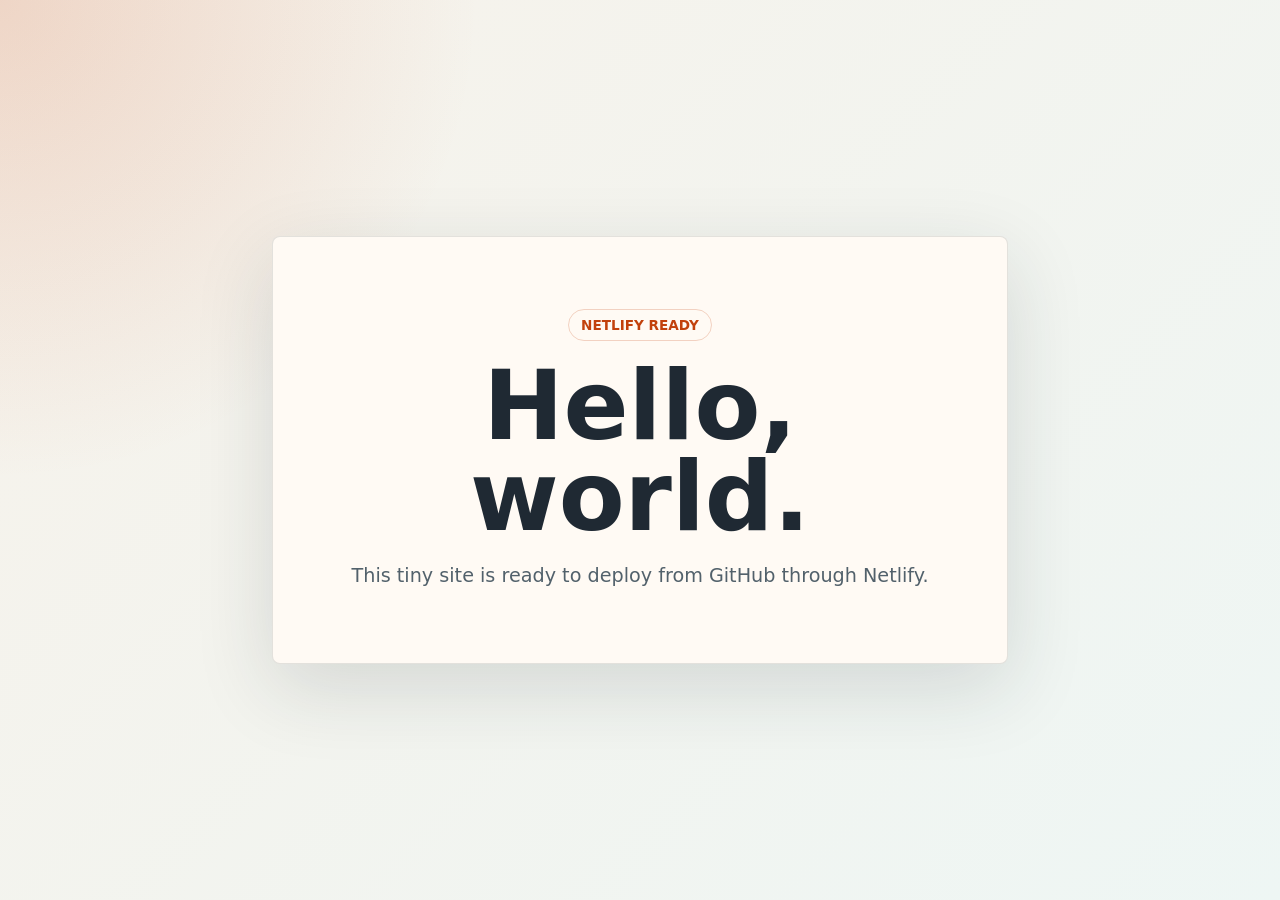
==== index.html @ 7bd904b1 "Hello World Netify Website" ====
<!doctype html>
<html lang="en">
  <head>
    <meta charset="utf-8">
    <meta name="viewport" content="width=device-width, initial-scale=1">
    <meta name="description" content="A simple Hello World site deployed with Netlify.">
    <title>Hello World | Beyond the Burn</title>
    <style>
      :root {
        color-scheme: light;
        --bg: #f7f2ea;
        --ink: #1f2933;
        --accent: #c2410c;
        --panel: #fffaf3;
        --ring: rgba(194, 65, 12, 0.22);
      }

      * {
        box-sizing: border-box;
      }

      body {
        min-height: 100vh;
        margin: 0;
        display: grid;
        place-items: center;
        background:
          radial-gradient(circle at top left, rgba(194, 65, 12, 0.16), transparent 30rem),
          linear-gradient(135deg, var(--bg), #eef6f4);
        color: var(--ink);
        font-family: ui-sans-serif, system-ui, -apple-system, BlinkMacSystemFont, "Segoe UI", sans-serif;
      }

      main {
        width: min(92vw, 46rem);
        padding: clamp(2rem, 6vw, 4.5rem);
        border: 1px solid rgba(31, 41, 51, 0.12);
        border-radius: 8px;
        background: color-mix(in srgb, var(--panel) 92%, white);
        box-shadow: 0 24px 80px rgba(31, 41, 51, 0.14);
        text-align: center;
      }

      p {
        margin: 0;
        color: #52616b;
        font-size: clamp(1rem, 2vw, 1.2rem);
        line-height: 1.65;
      }

      h1 {
        margin: 0 0 1rem;
        font-size: clamp(2.5rem, 10vw, 6rem);
        line-height: 0.95;
        letter-spacing: 0;
      }

      .badge {
        display: inline-flex;
        align-items: center;
        gap: 0.5rem;
        margin-bottom: 1.25rem;
        padding: 0.45rem 0.75rem;
        border: 1px solid var(--ring);
        border-radius: 999px;
        color: var(--accent);
        font-size: 0.85rem;
        font-weight: 700;
        text-transform: uppercase;
      }
    </style>
  </head>
  <body>
    <main>
      <div class="badge">Netlify ready</div>
      <h1>Hello, world.</h1>
      <p>
        This tiny site is ready to deploy from GitHub through Netlify.
      </p>
    </main>
  </body>
</html>
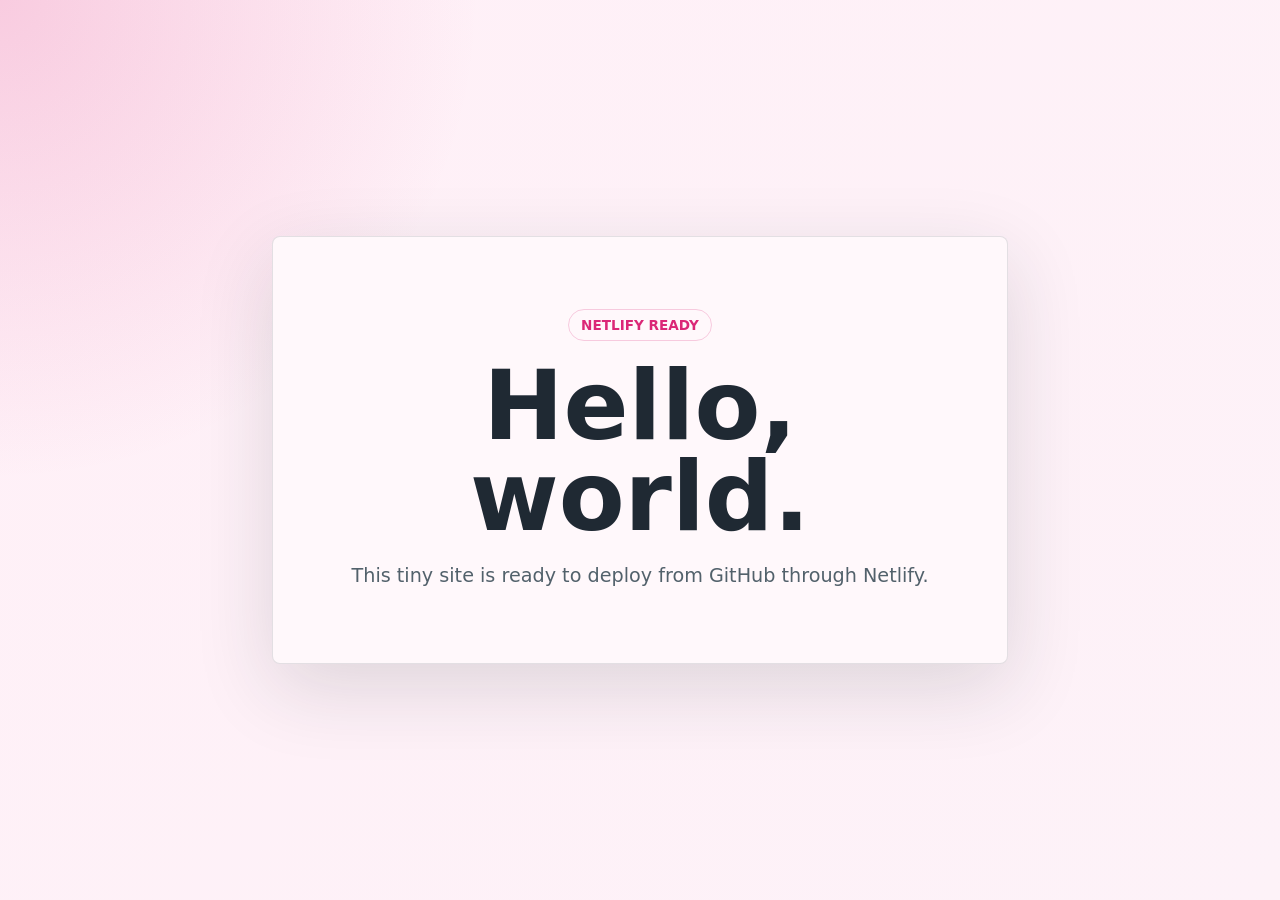
==== commit a11d5f92: "change the background to pink" ====
--- a/index.html
+++ b/index.html
@@ -8,11 +8,11 @@
     <style>
       :root {
         color-scheme: light;
-        --bg: #f7f2ea;
+        --bg: #fff0f7;
         --ink: #1f2933;
-        --accent: #c2410c;
-        --panel: #fffaf3;
-        --ring: rgba(194, 65, 12, 0.22);
+        --accent: #db2777;
+        --panel: #fff7fb;
+        --ring: rgba(219, 39, 119, 0.22);
       }
 
       * {
@@ -25,8 +25,8 @@
         display: grid;
         place-items: center;
         background:
-          radial-gradient(circle at top left, rgba(194, 65, 12, 0.16), transparent 30rem),
-          linear-gradient(135deg, var(--bg), #eef6f4);
+          radial-gradient(circle at top left, rgba(219, 39, 119, 0.18), transparent 30rem),
+          linear-gradient(135deg, var(--bg), #fdf2f8);
         color: var(--ink);
         font-family: ui-sans-serif, system-ui, -apple-system, BlinkMacSystemFont, "Segoe UI", sans-serif;
       }
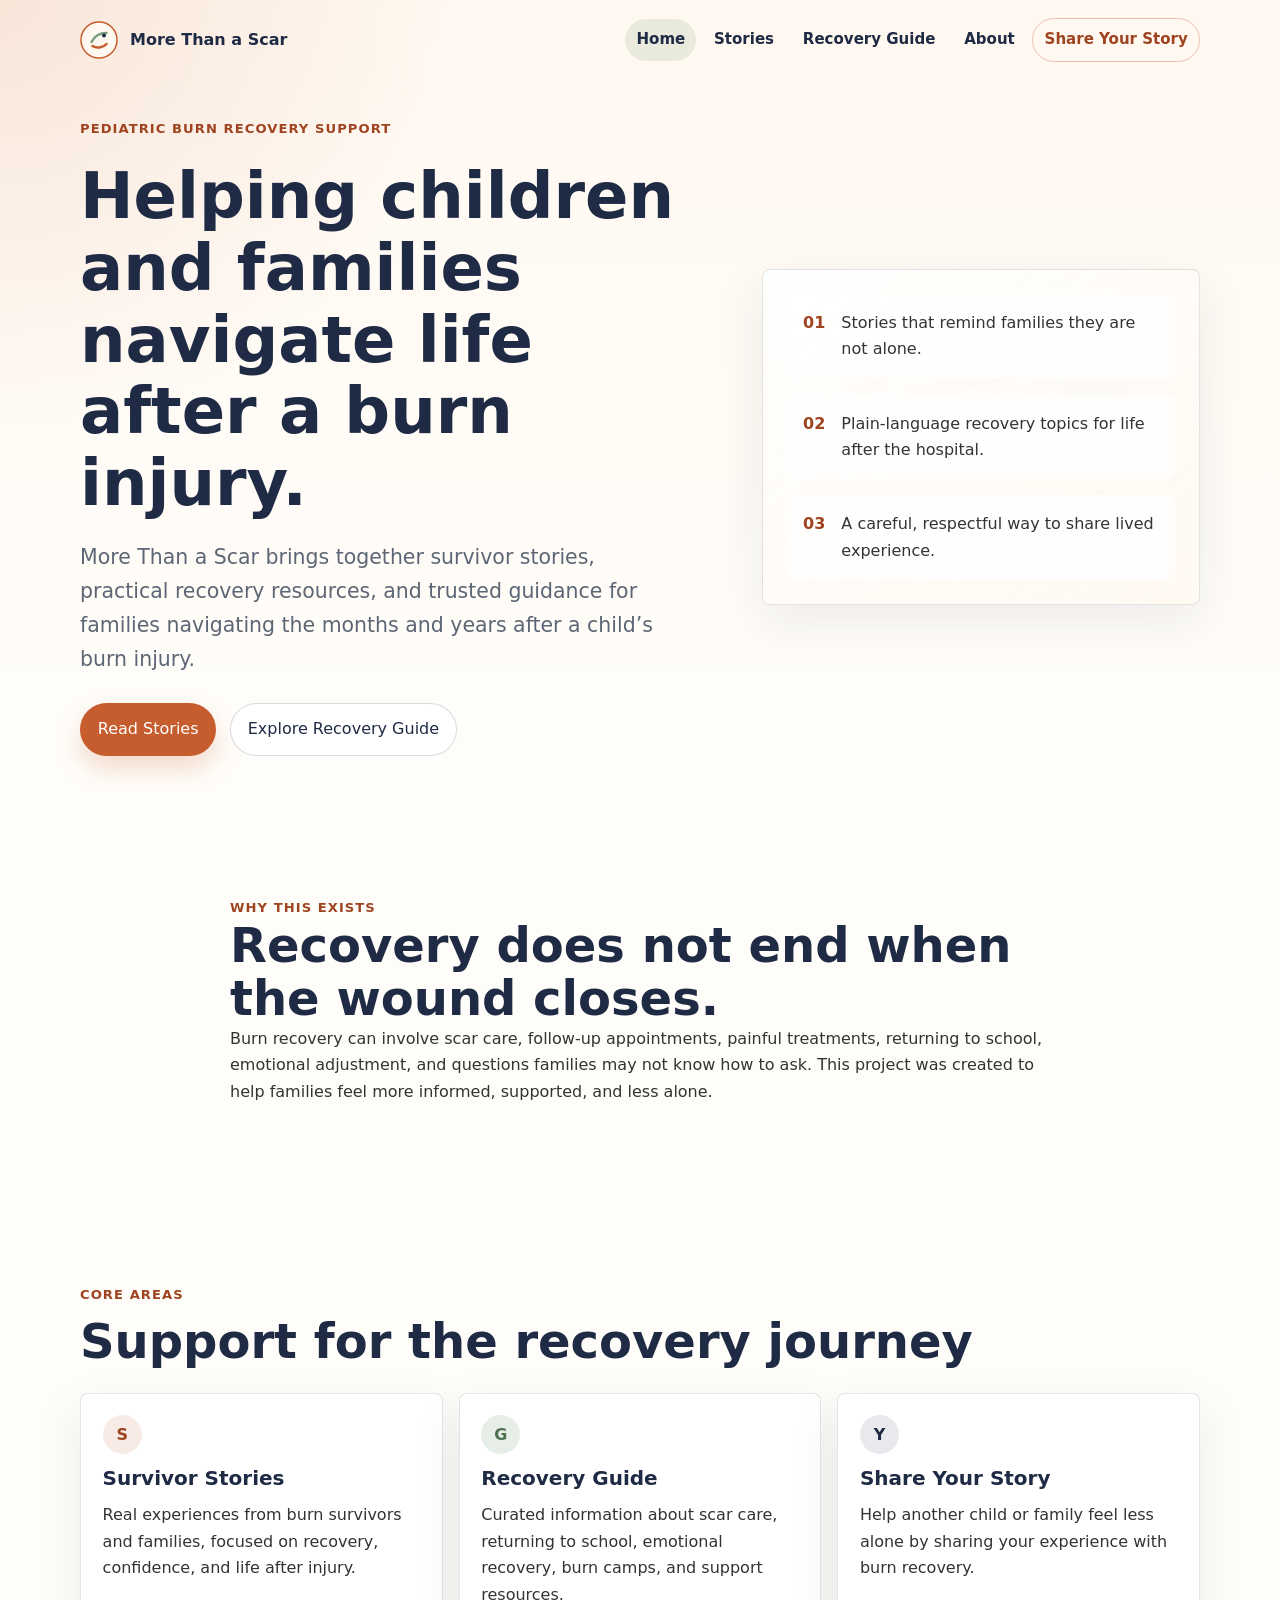
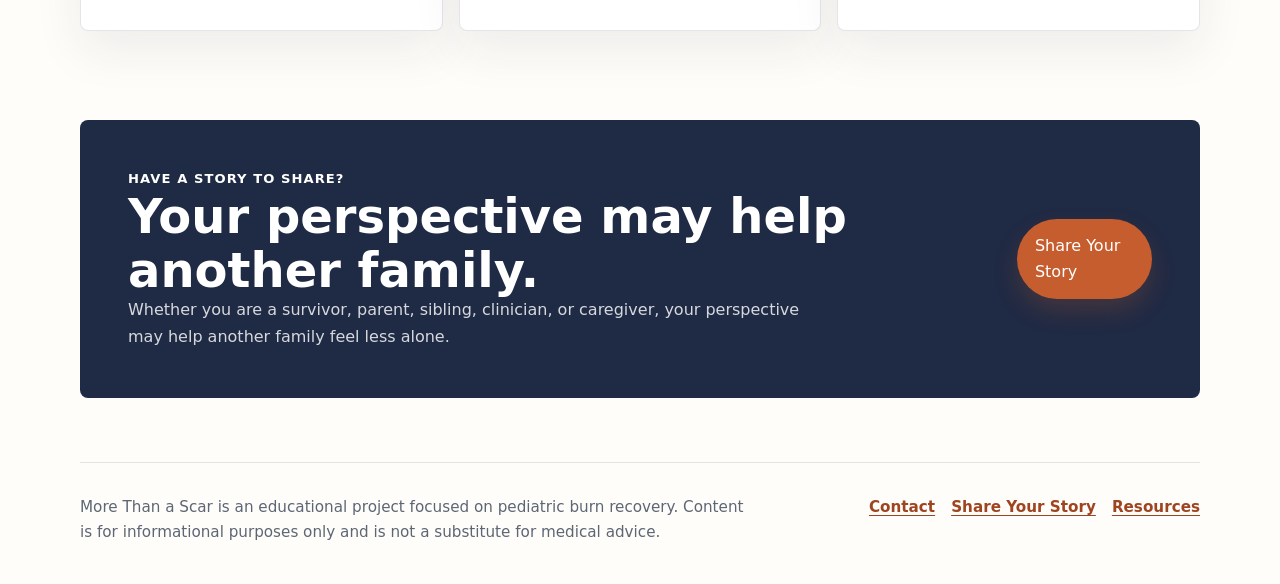
==== commit b8a5dcd5: "change the organization name to beyond the burn change the organization name" ====
--- a/index.html
+++ b/index.html
@@ -3,80 +3,123 @@
   <head>
     <meta charset="utf-8">
     <meta name="viewport" content="width=device-width, initial-scale=1">
-    <meta name="description" content="A simple Hello World site deployed with Netlify.">
-    <title>Hello World | Beyond the Burn</title>
-    <style>
-      :root {
-        color-scheme: light;
-        --bg: #fff0f7;
-        --ink: #1f2933;
-        --accent: #db2777;
-        --panel: #fff7fb;
-        --ring: rgba(219, 39, 119, 0.22);
-      }
-
-      * {
-        box-sizing: border-box;
-      }
-
-      body {
-        min-height: 100vh;
-        margin: 0;
-        display: grid;
-        place-items: center;
-        background:
-          radial-gradient(circle at top left, rgba(219, 39, 119, 0.18), transparent 30rem),
-          linear-gradient(135deg, var(--bg), #fdf2f8);
-        color: var(--ink);
-        font-family: ui-sans-serif, system-ui, -apple-system, BlinkMacSystemFont, "Segoe UI", sans-serif;
-      }
-
-      main {
-        width: min(92vw, 46rem);
-        padding: clamp(2rem, 6vw, 4.5rem);
-        border: 1px solid rgba(31, 41, 51, 0.12);
-        border-radius: 8px;
-        background: color-mix(in srgb, var(--panel) 92%, white);
-        box-shadow: 0 24px 80px rgba(31, 41, 51, 0.14);
-        text-align: center;
-      }
-
-      p {
-        margin: 0;
-        color: #52616b;
-        font-size: clamp(1rem, 2vw, 1.2rem);
-        line-height: 1.65;
-      }
-
-      h1 {
-        margin: 0 0 1rem;
-        font-size: clamp(2.5rem, 10vw, 6rem);
-        line-height: 0.95;
-        letter-spacing: 0;
-      }
-
-      .badge {
-        display: inline-flex;
-        align-items: center;
-        gap: 0.5rem;
-        margin-bottom: 1.25rem;
-        padding: 0.45rem 0.75rem;
-        border: 1px solid var(--ring);
-        border-radius: 999px;
-        color: var(--accent);
-        font-size: 0.85rem;
-        font-weight: 700;
-        text-transform: uppercase;
-      }
-    </style>
+    <meta name="description" content="More Than a Scar helps children and families navigate life after a burn injury.">
+    <title>More Than a Scar | Pediatric Burn Recovery</title>
+    <link rel="icon" href="assets/images/mark.svg" type="image/svg+xml">
+    <link rel="stylesheet" href="styles.css">
   </head>
   <body>
+    <header class="site-header">
+      <a class="brand" href="index.html" aria-label="More Than a Scar home">
+        <img src="assets/images/mark.svg" alt="" width="38" height="38">
+        <span>More Than a Scar</span>
+      </a>
+      <nav class="site-nav" aria-label="Main navigation">
+        <a aria-current="page" href="index.html">Home</a>
+        <a href="stories.html">Stories</a>
+        <a href="resources.html">Recovery Guide</a>
+        <a href="about.html">About</a>
+        <a class="nav-button" href="share.html">Share Your Story</a>
+      </nav>
+    </header>
+
     <main>
-      <div class="badge">Netlify ready</div>
-      <h1>Hello, world.</h1>
+      <section class="hero section">
+        <div class="hero-content">
+          <p class="eyebrow">Pediatric burn recovery support</p>
+          <h1>Helping children and families navigate life after a burn injury.</h1>
+          <p class="lead">
+            More Than a Scar brings together survivor stories, practical recovery resources,
+            and trusted guidance for families navigating the months and years after a child’s burn injury.
+          </p>
+          <div class="button-row">
+            <a class="button primary" href="stories.html">Read Stories</a>
+            <a class="button secondary" href="resources.html">Explore Recovery Guide</a>
+          </div>
+        </div>
+        <div class="hero-note" aria-label="Project focus areas">
+          <div>
+            <span class="note-number">01</span>
+            <p>Stories that remind families they are not alone.</p>
+          </div>
+          <div>
+            <span class="note-number">02</span>
+            <p>Plain-language recovery topics for life after the hospital.</p>
+          </div>
+          <div>
+            <span class="note-number">03</span>
+            <p>A careful, respectful way to share lived experience.</p>
+          </div>
+        </div>
+      </section>
+
+      <section class="section narrow">
+        <p class="eyebrow">Why this exists</p>
+        <h2>Recovery does not end when the wound closes.</h2>
+        <p>
+          Burn recovery can involve scar care, follow-up appointments, painful treatments,
+          returning to school, emotional adjustment, and questions families may not know how
+          to ask. This project was created to help families feel more informed, supported,
+          and less alone.
+        </p>
+      </section>
+
+      <section class="section">
+        <div class="section-heading">
+          <p class="eyebrow">Core areas</p>
+          <h2>Support for the recovery journey</h2>
+        </div>
+        <div class="card-grid three">
+          <article class="card">
+            <span class="card-icon">S</span>
+            <h3>Survivor Stories</h3>
+            <p>
+              Real experiences from burn survivors and families, focused on recovery,
+              confidence, and life after injury.
+            </p>
+          </article>
+          <article class="card">
+            <span class="card-icon sage">G</span>
+            <h3>Recovery Guide</h3>
+            <p>
+              Curated information about scar care, returning to school, emotional recovery,
+              burn camps, and support resources.
+            </p>
+          </article>
+          <article class="card">
+            <span class="card-icon navy">Y</span>
+            <h3>Share Your Story</h3>
+            <p>
+              Help another child or family feel less alone by sharing your experience with
+              burn recovery.
+            </p>
+          </article>
+        </div>
+      </section>
+
+      <section class="section cta-band">
+        <div>
+          <p class="eyebrow">Have a story to share?</p>
+          <h2>Your perspective may help another family.</h2>
+          <p>
+            Whether you are a survivor, parent, sibling, clinician, or caregiver, your
+            perspective may help another family feel less alone.
+          </p>
+        </div>
+        <a class="button primary" href="share.html">Share Your Story</a>
+      </section>
+    </main>
+
+    <footer class="site-footer">
       <p>
-        This tiny site is ready to deploy from GitHub through Netlify.
+        More Than a Scar is an educational project focused on pediatric burn recovery.
+        Content is for informational purposes only and is not a substitute for medical advice.
       </p>
-    </main>
+      <nav aria-label="Footer navigation">
+        <a href="mailto:hello@example.org">Contact</a>
+        <a href="share.html">Share Your Story</a>
+        <a href="resources.html">Resources</a>
+      </nav>
+    </footer>
   </body>
 </html>
--- a/styles.css
+++ b/styles.css
@@ -0,0 +1,521 @@
+:root {
+  color-scheme: light;
+  --cream: #fff8f0;
+  --cream-deep: #f7ebdd;
+  --rust: #c65d2e;
+  --rust-dark: #9f4420;
+  --navy: #1f2a44;
+  --sage: #7a9e7e;
+  --white: #ffffff;
+  --text: #333333;
+  --muted: #5d6675;
+  --line: rgba(31, 42, 68, 0.12);
+  --shadow: 0 18px 50px rgba(31, 42, 68, 0.08);
+  --radius: 8px;
+  --max: 1120px;
+}
+
+* {
+  box-sizing: border-box;
+}
+
+html {
+  scroll-behavior: smooth;
+}
+
+body {
+  margin: 0;
+  background:
+    radial-gradient(circle at top left, rgba(198, 93, 46, 0.12), transparent 28rem),
+    linear-gradient(180deg, var(--cream), #fffdf9 42rem);
+  color: var(--text);
+  font-family: Inter, ui-sans-serif, system-ui, -apple-system, BlinkMacSystemFont, "Segoe UI", sans-serif;
+  line-height: 1.65;
+}
+
+img {
+  max-width: 100%;
+}
+
+a {
+  color: var(--rust-dark);
+  text-decoration-thickness: 0.08em;
+  text-underline-offset: 0.22em;
+}
+
+a:hover {
+  color: var(--navy);
+}
+
+h1,
+h2,
+h3 {
+  margin: 0;
+  color: var(--navy);
+  line-height: 1.12;
+  letter-spacing: 0;
+}
+
+h1 {
+  max-width: 14ch;
+  font-size: clamp(2.25rem, 5vw, 4rem);
+}
+
+h2 {
+  font-size: clamp(1.75rem, 4vw, 3rem);
+}
+
+h3 {
+  font-size: 1.25rem;
+}
+
+p {
+  margin: 0;
+}
+
+.site-header {
+  width: min(100% - 2rem, var(--max));
+  margin: 0 auto;
+  padding: 1.1rem 0;
+  display: flex;
+  align-items: center;
+  justify-content: space-between;
+  gap: 1.5rem;
+}
+
+.brand {
+  display: inline-flex;
+  align-items: center;
+  gap: 0.75rem;
+  color: var(--navy);
+  font-weight: 800;
+  text-decoration: none;
+  white-space: nowrap;
+}
+
+.brand img {
+  flex: 0 0 auto;
+}
+
+.site-nav {
+  display: flex;
+  align-items: center;
+  justify-content: flex-end;
+  gap: 0.4rem;
+  flex-wrap: wrap;
+}
+
+.site-nav a {
+  padding: 0.55rem 0.7rem;
+  border-radius: 999px;
+  color: var(--navy);
+  font-size: 0.94rem;
+  font-weight: 700;
+  text-decoration: none;
+}
+
+.site-nav a:hover,
+.site-nav a[aria-current="page"] {
+  background: rgba(122, 158, 126, 0.16);
+}
+
+.site-nav .nav-button {
+  border: 1px solid rgba(198, 93, 46, 0.35);
+  color: var(--rust-dark);
+}
+
+.section {
+  width: min(100% - 2rem, var(--max));
+  margin: 0 auto;
+  padding: clamp(3rem, 7vw, 6rem) 0;
+}
+
+.narrow {
+  max-width: 820px;
+}
+
+.hero {
+  min-height: 68vh;
+  display: grid;
+  grid-template-columns: minmax(0, 1.1fr) minmax(18rem, 0.8fr);
+  align-items: center;
+  gap: clamp(2rem, 7vw, 5rem);
+  padding-top: clamp(1.25rem, 3vw, 2.5rem);
+  padding-bottom: clamp(2rem, 4vw, 3.25rem);
+}
+
+.hero-content {
+  display: grid;
+  gap: 1.35rem;
+}
+
+.hero-note {
+  display: grid;
+  gap: 1rem;
+  padding: clamp(1rem, 3vw, 1.5rem);
+  border: 1px solid var(--line);
+  border-radius: var(--radius);
+  background:
+    linear-gradient(145deg, rgba(255, 255, 255, 0.92), rgba(255, 248, 240, 0.84)),
+    url("assets/images/soft-paths.svg") center / cover;
+  box-shadow: var(--shadow);
+}
+
+.hero-note div {
+  display: grid;
+  grid-template-columns: auto 1fr;
+  gap: 1rem;
+  align-items: start;
+  padding: 1rem;
+  border-radius: var(--radius);
+  background: rgba(255, 255, 255, 0.78);
+}
+
+.note-number {
+  color: var(--rust-dark);
+  font-weight: 900;
+}
+
+.lead {
+  max-width: 68ch;
+  color: var(--muted);
+  font-size: clamp(1.1rem, 2vw, 1.28rem);
+}
+
+.eyebrow {
+  color: var(--rust-dark);
+  font-size: 0.82rem;
+  font-weight: 850;
+  letter-spacing: 0.08em;
+  text-transform: uppercase;
+}
+
+.button-row {
+  display: flex;
+  flex-wrap: wrap;
+  gap: 0.85rem;
+  margin-top: 0.3rem;
+}
+
+.button {
+  display: inline-flex;
+  align-items: center;
+  justify-content: center;
+  min-height: 2.85rem;
+  padding: 0.78rem 1.05rem;
+  border-radius: 999px;
+  font-weight: 800;
+  text-decoration: none;
+  border: 1px solid transparent;
+  cursor: pointer;
+  font: inherit;
+}
+
+.button.primary {
+  background: var(--rust);
+  color: var(--white);
+  box-shadow: 0 12px 24px rgba(198, 93, 46, 0.22);
+}
+
+.button.primary:hover {
+  background: var(--rust-dark);
+  color: var(--white);
+}
+
+.button.secondary {
+  background: var(--white);
+  border-color: rgba(31, 42, 68, 0.16);
+  color: var(--navy);
+}
+
+.button.secondary:hover {
+  border-color: rgba(198, 93, 46, 0.38);
+  color: var(--rust-dark);
+}
+
+.section-heading {
+  display: grid;
+  gap: 0.55rem;
+  margin-bottom: 1.5rem;
+}
+
+.card-grid,
+.resource-grid {
+  display: grid;
+  gap: 1rem;
+}
+
+.card-grid.three,
+.resource-grid {
+  grid-template-columns: repeat(3, minmax(0, 1fr));
+}
+
+.card {
+  padding: 1.35rem;
+  border: 1px solid var(--line);
+  border-radius: var(--radius);
+  background: var(--white);
+  box-shadow: var(--shadow);
+}
+
+.card > * + * {
+  margin-top: 0.8rem;
+}
+
+.card-icon {
+  display: inline-grid;
+  width: 2.45rem;
+  height: 2.45rem;
+  place-items: center;
+  border-radius: 50%;
+  background: rgba(198, 93, 46, 0.13);
+  color: var(--rust-dark);
+  font-weight: 900;
+}
+
+.card-icon.sage {
+  background: rgba(122, 158, 126, 0.18);
+  color: #4d704f;
+}
+
+.card-icon.navy {
+  background: rgba(31, 42, 68, 0.1);
+  color: var(--navy);
+}
+
+.cta-band {
+  display: flex;
+  align-items: center;
+  justify-content: space-between;
+  gap: 2rem;
+  padding: clamp(2rem, 5vw, 3rem);
+  margin-bottom: 4rem;
+  border-radius: var(--radius);
+  background: var(--navy);
+  color: rgba(255, 255, 255, 0.82);
+}
+
+.cta-band h2,
+.cta-band .eyebrow {
+  color: var(--white);
+}
+
+.cta-band p:not(.eyebrow) {
+  max-width: 66ch;
+}
+
+.page-hero {
+  display: grid;
+  gap: 1rem;
+  padding-bottom: 2rem;
+}
+
+.page-hero h1 {
+  max-width: 13ch;
+}
+
+.content-layout,
+.form-section {
+  display: grid;
+  grid-template-columns: minmax(0, 1fr) minmax(17rem, 0.46fr);
+  gap: clamp(1.25rem, 5vw, 3rem);
+  align-items: start;
+}
+
+.prose {
+  max-width: 760px;
+  color: var(--text);
+}
+
+.prose > * + * {
+  margin-top: 1rem;
+}
+
+.prose h2,
+.prose h3 {
+  margin-top: 2rem;
+}
+
+.callout,
+.disclaimer {
+  padding: 1.35rem;
+  border-radius: var(--radius);
+  background: #f1f6ef;
+  border: 1px solid rgba(122, 158, 126, 0.26);
+}
+
+.callout > * + *,
+.disclaimer > * + * {
+  margin-top: 0.75rem;
+}
+
+.story-grid {
+  grid-template-columns: minmax(0, 32rem);
+}
+
+.story-card {
+  border-left: 0.35rem solid var(--rust);
+}
+
+.story-body {
+  padding-top: 2rem;
+}
+
+.check-list,
+.resource-card ul {
+  padding-left: 1.2rem;
+  margin: 0.75rem 0 0;
+}
+
+.check-list li,
+.resource-card li {
+  margin-top: 0.35rem;
+}
+
+.resource-card h2 {
+  font-size: 1.35rem;
+}
+
+.disclaimer {
+  background: #fff3e8;
+  border-color: rgba(198, 93, 46, 0.24);
+}
+
+.story-form {
+  display: grid;
+  gap: 0.75rem;
+  padding: 1.35rem;
+  border: 1px solid var(--line);
+  border-radius: var(--radius);
+  background: var(--white);
+  box-shadow: var(--shadow);
+}
+
+.story-form label {
+  color: var(--navy);
+  font-weight: 800;
+}
+
+.story-form input,
+.story-form select,
+.story-form textarea {
+  width: 100%;
+  border: 1px solid rgba(31, 42, 68, 0.18);
+  border-radius: 8px;
+  padding: 0.75rem 0.85rem;
+  color: var(--text);
+  font: inherit;
+  background: var(--white);
+}
+
+.story-form input:focus,
+.story-form select:focus,
+.story-form textarea:focus,
+.button:focus-visible,
+.site-nav a:focus-visible,
+.brand:focus-visible {
+  outline: 3px solid rgba(198, 93, 46, 0.32);
+  outline-offset: 3px;
+}
+
+.checkbox-row {
+  display: grid;
+  grid-template-columns: auto 1fr;
+  gap: 0.7rem;
+  align-items: start;
+  margin: 0.4rem 0;
+  font-weight: 700;
+}
+
+.checkbox-row input {
+  width: 1.1rem;
+  height: 1.1rem;
+  margin-top: 0.25rem;
+}
+
+.contact-line {
+  font-weight: 800;
+}
+
+.site-footer {
+  width: min(100% - 2rem, var(--max));
+  margin: 0 auto;
+  padding: 2rem 0 2.4rem;
+  display: flex;
+  justify-content: space-between;
+  gap: 1.5rem;
+  border-top: 1px solid var(--line);
+  color: var(--muted);
+  font-size: 0.95rem;
+}
+
+.site-footer p {
+  max-width: 680px;
+}
+
+.site-footer nav {
+  display: flex;
+  gap: 1rem;
+  flex-wrap: wrap;
+  align-items: flex-start;
+  justify-content: flex-end;
+}
+
+.site-footer a {
+  font-weight: 800;
+}
+
+@media (max-width: 860px) {
+  .site-header,
+  .site-footer,
+  .cta-band {
+    align-items: flex-start;
+    flex-direction: column;
+  }
+
+  .site-nav {
+    justify-content: flex-start;
+  }
+
+  .hero,
+  .content-layout,
+  .form-section {
+    grid-template-columns: 1fr;
+  }
+
+  .hero {
+    min-height: auto;
+    padding-top: 1.5rem;
+  }
+
+  .card-grid.three,
+  .resource-grid {
+    grid-template-columns: 1fr;
+  }
+}
+
+@media (max-width: 520px) {
+  .site-header,
+  .section,
+  .site-footer {
+    width: min(100% - 1.1rem, var(--max));
+  }
+
+  .brand {
+    white-space: normal;
+  }
+
+  .site-nav a {
+    padding: 0.5rem 0.58rem;
+    font-size: 0.88rem;
+  }
+
+  h1 {
+    max-width: 100%;
+    font-size: clamp(2.05rem, 10vw, 2.75rem);
+  }
+
+  .button {
+    width: 100%;
+  }
+}
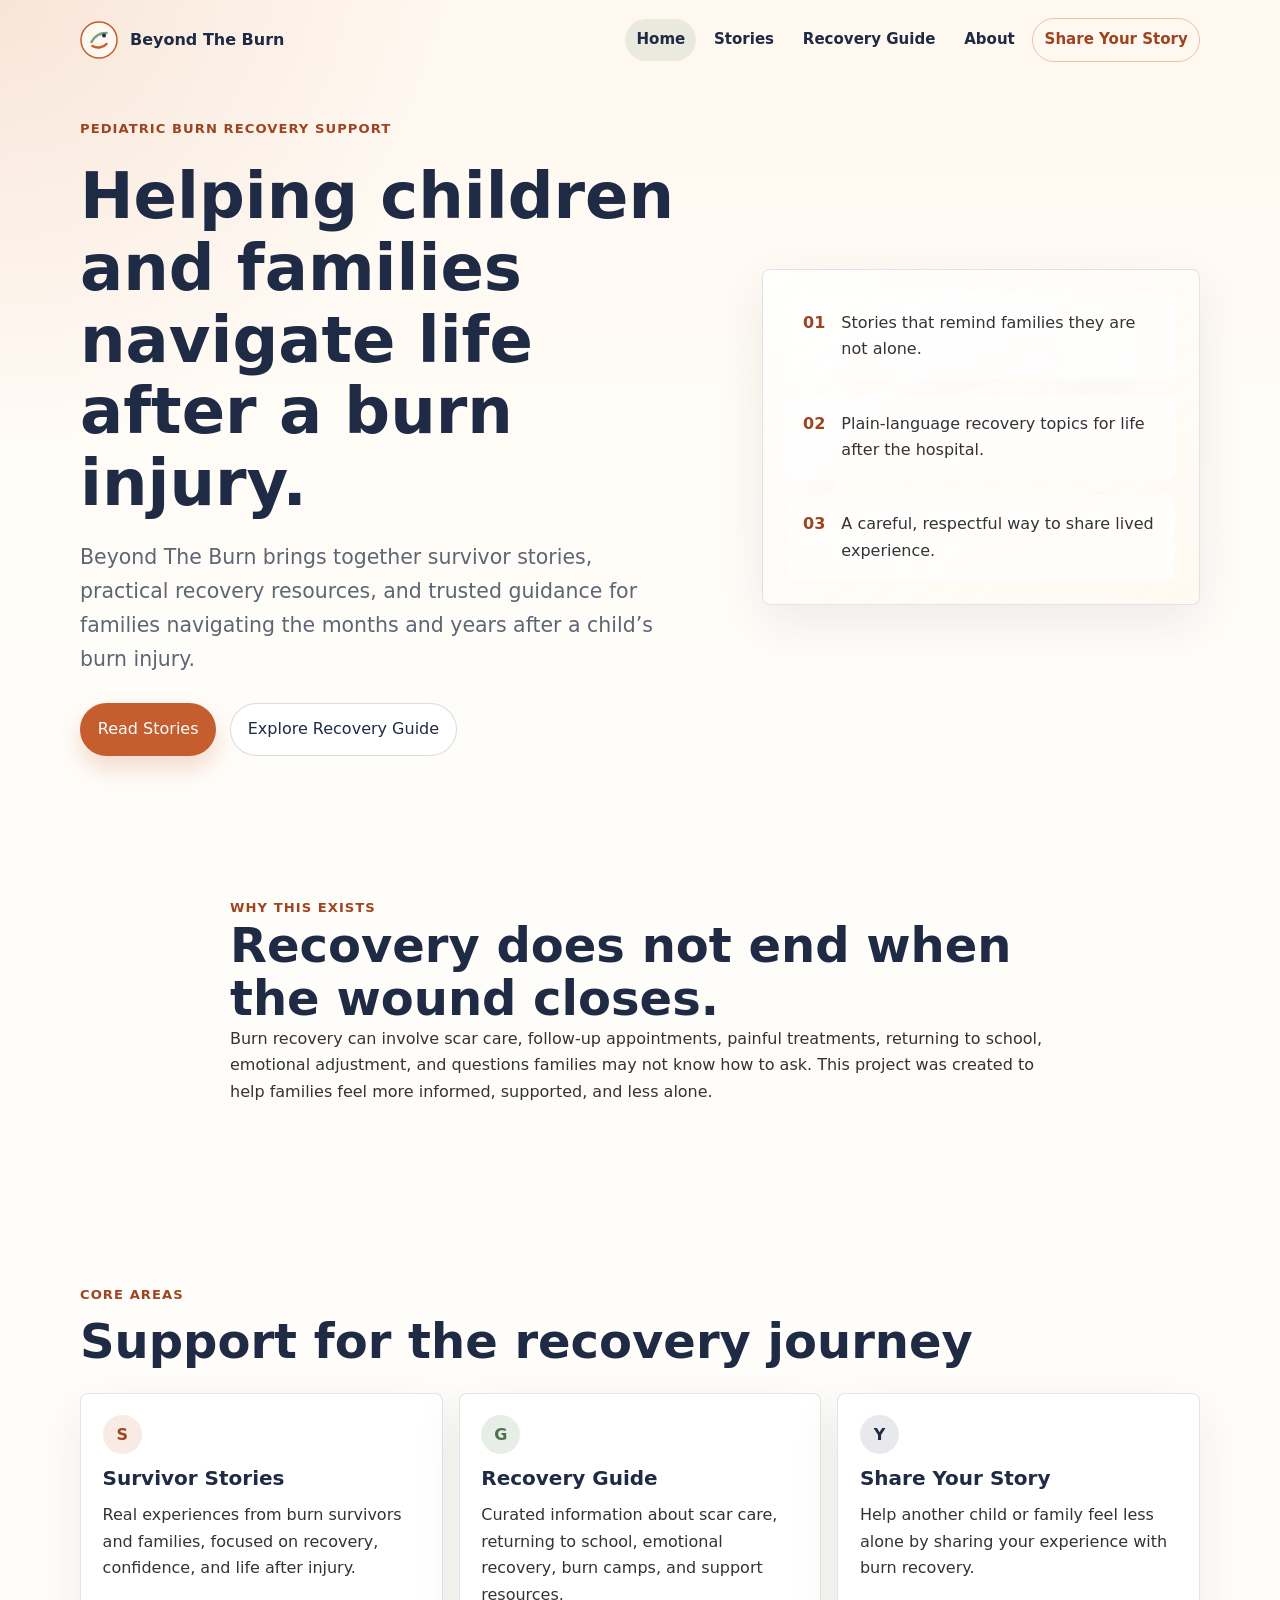
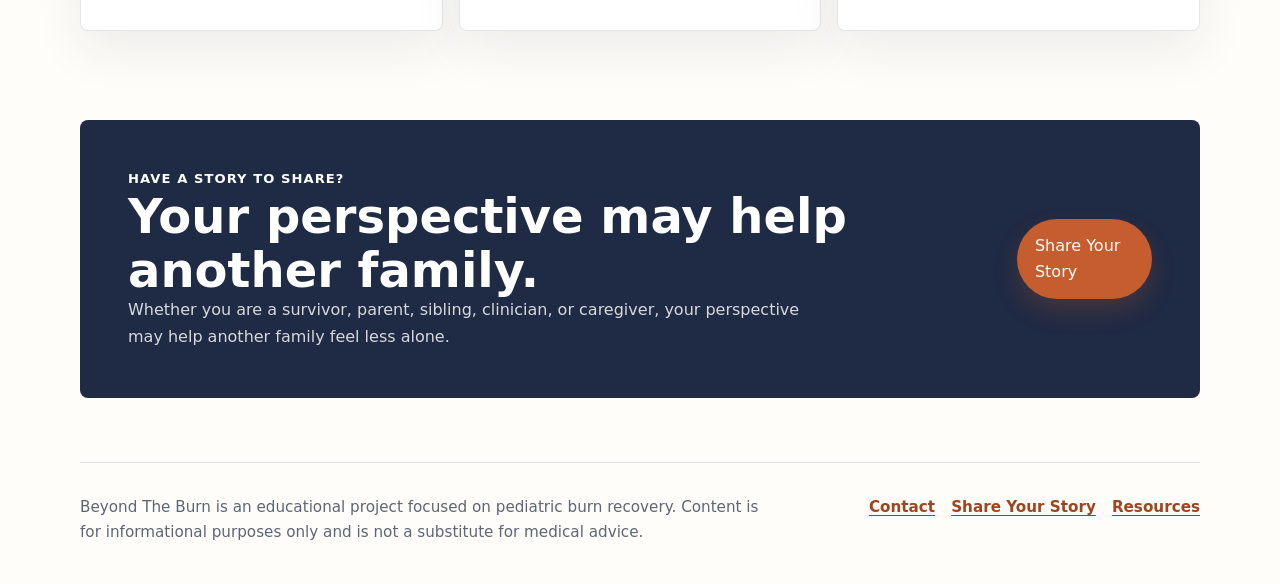
==== commit 10bec16d: "actually changed name" ====
--- a/index.html
+++ b/index.html
@@ -3,16 +3,16 @@
   <head>
     <meta charset="utf-8">
     <meta name="viewport" content="width=device-width, initial-scale=1">
-    <meta name="description" content="More Than a Scar helps children and families navigate life after a burn injury.">
-    <title>More Than a Scar | Pediatric Burn Recovery</title>
+    <meta name="description" content="Beyond The Burn helps children and families navigate life after a burn injury.">
+    <title>Beyond The Burn | Pediatric Burn Recovery</title>
     <link rel="icon" href="assets/images/mark.svg" type="image/svg+xml">
     <link rel="stylesheet" href="styles.css">
   </head>
   <body>
     <header class="site-header">
-      <a class="brand" href="index.html" aria-label="More Than a Scar home">
+      <a class="brand" href="index.html" aria-label="Beyond The Burn home">
         <img src="assets/images/mark.svg" alt="" width="38" height="38">
-        <span>More Than a Scar</span>
+        <span>Beyond The Burn</span>
       </a>
       <nav class="site-nav" aria-label="Main navigation">
         <a aria-current="page" href="index.html">Home</a>
@@ -29,7 +29,7 @@
           <p class="eyebrow">Pediatric burn recovery support</p>
           <h1>Helping children and families navigate life after a burn injury.</h1>
           <p class="lead">
-            More Than a Scar brings together survivor stories, practical recovery resources,
+            Beyond The Burn brings together survivor stories, practical recovery resources,
             and trusted guidance for families navigating the months and years after a child’s burn injury.
           </p>
           <div class="button-row">
@@ -112,7 +112,7 @@
 
     <footer class="site-footer">
       <p>
-        More Than a Scar is an educational project focused on pediatric burn recovery.
+        Beyond The Burn is an educational project focused on pediatric burn recovery.
         Content is for informational purposes only and is not a substitute for medical advice.
       </p>
       <nav aria-label="Footer navigation">
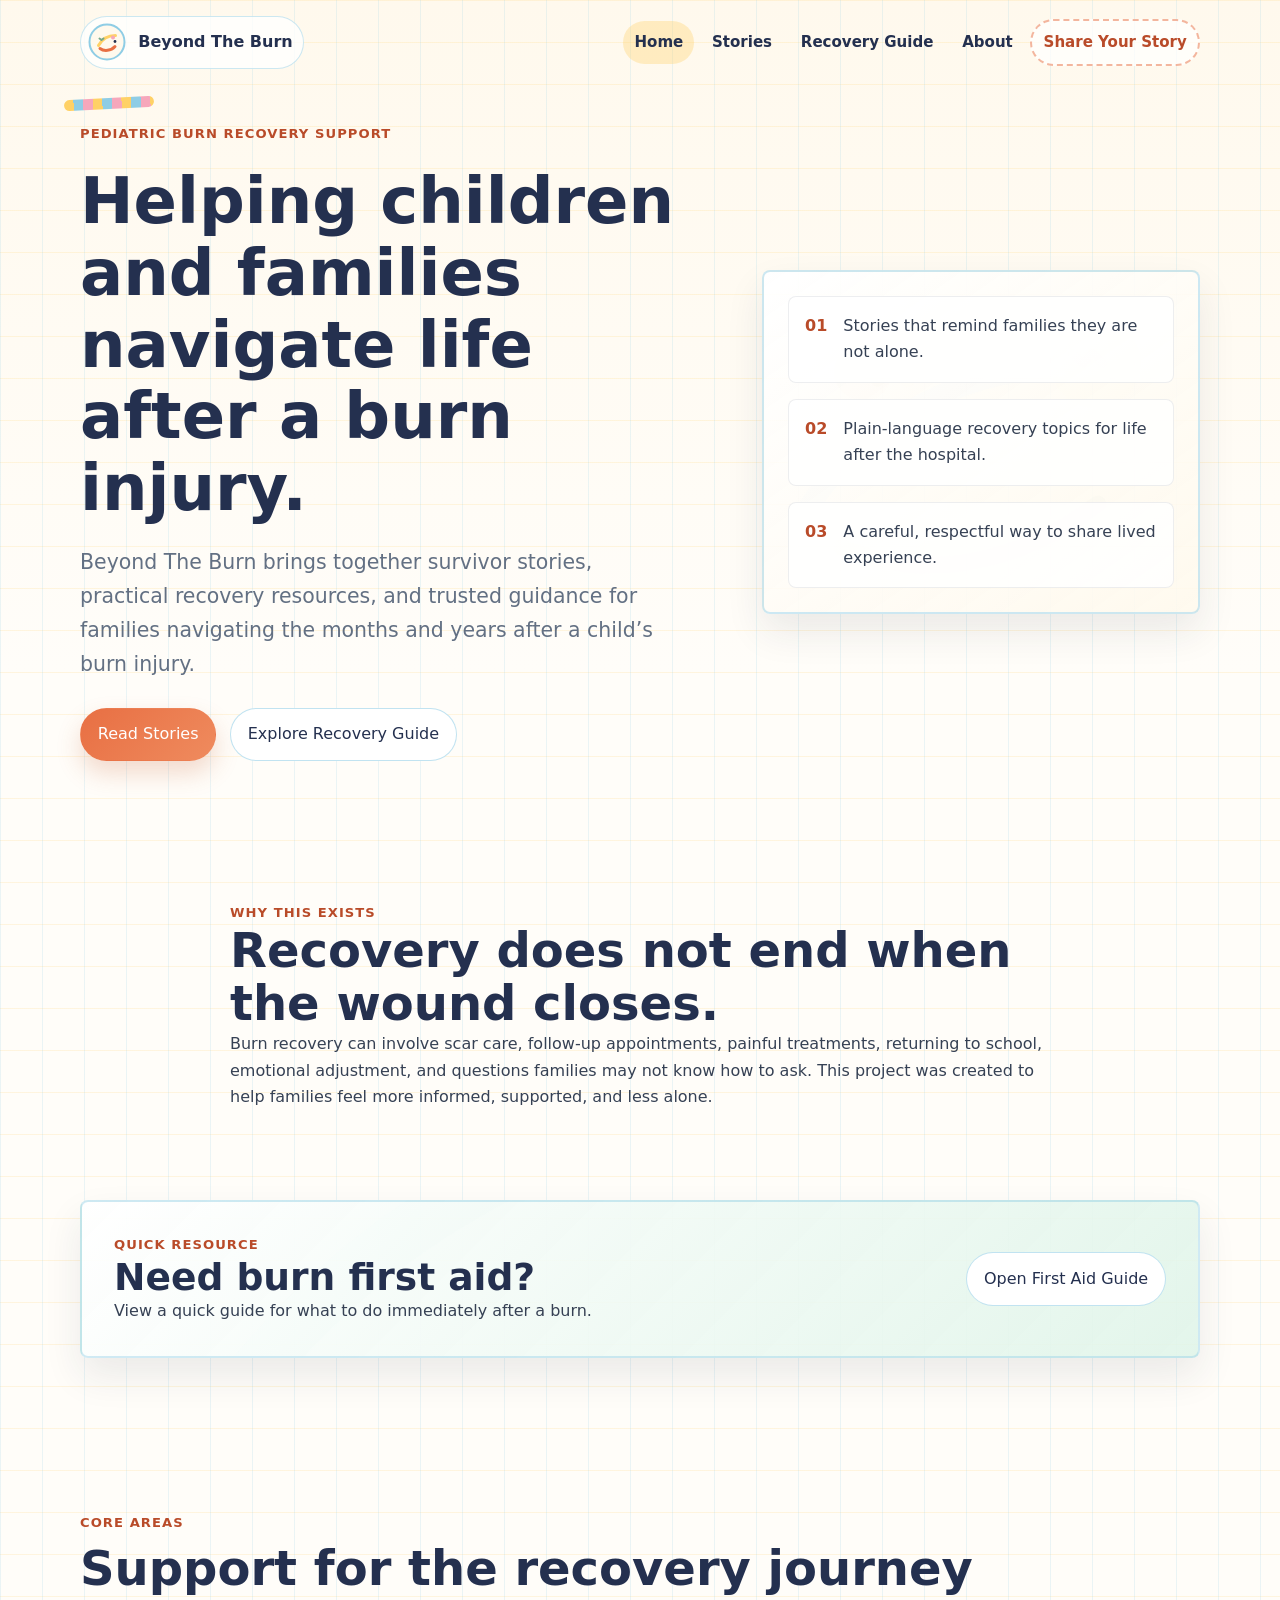
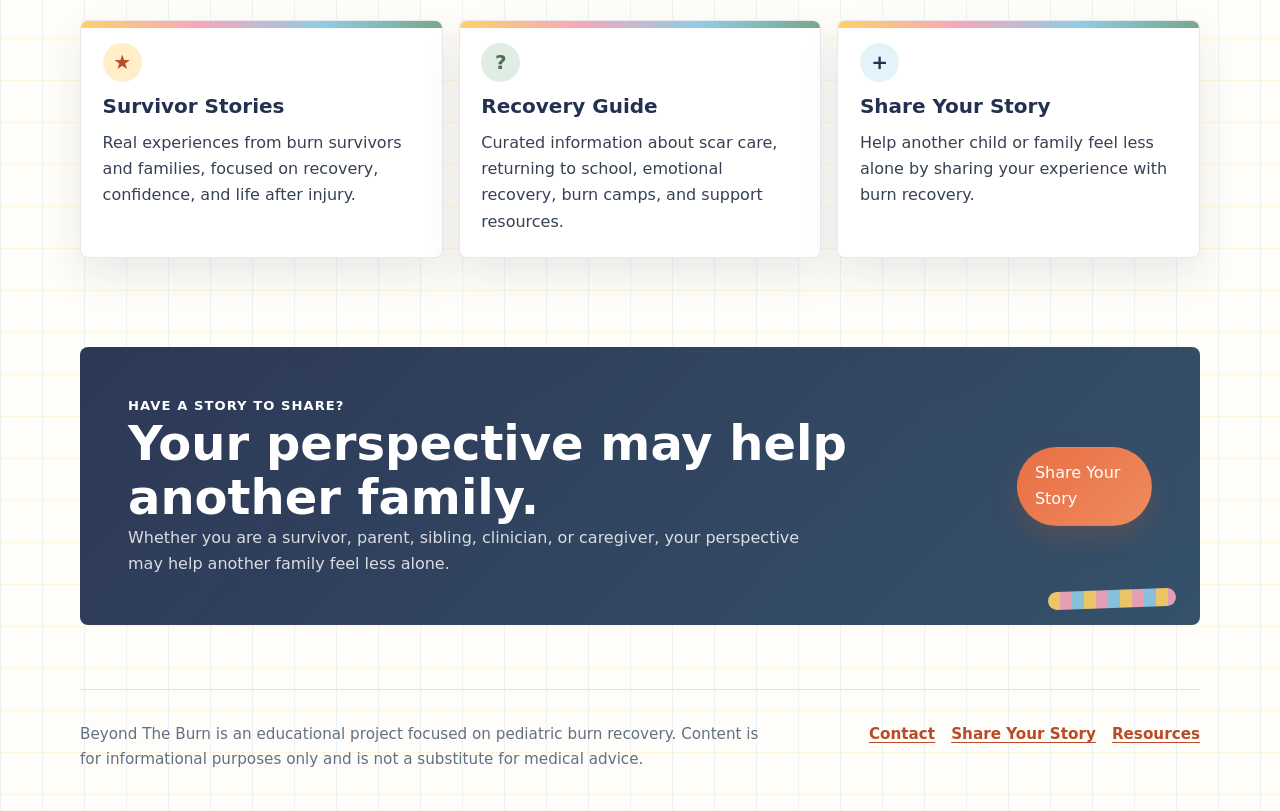
==== commit c61bb13a: "another version" ====
--- a/index.html
+++ b/index.html
@@ -64,6 +64,19 @@
         </p>
       </section>
 
+      <section class="section first-aid-callout" aria-labelledby="first-aid-home-title">
+        <div class="callout-card">
+          <div>
+            <p class="eyebrow">Quick resource</p>
+            <h2 id="first-aid-home-title">Need burn first aid?</h2>
+            <p>
+              View a quick guide for what to do immediately after a burn.
+            </p>
+          </div>
+          <a class="button secondary" href="first-aid.html">Open First Aid Guide</a>
+        </div>
+      </section>
+
       <section class="section">
         <div class="section-heading">
           <p class="eyebrow">Core areas</p>
@@ -71,7 +84,7 @@
         </div>
         <div class="card-grid three">
           <article class="card">
-            <span class="card-icon">S</span>
+            <span class="card-icon" aria-hidden="true">★</span>
             <h3>Survivor Stories</h3>
             <p>
               Real experiences from burn survivors and families, focused on recovery,
@@ -79,7 +92,7 @@
             </p>
           </article>
           <article class="card">
-            <span class="card-icon sage">G</span>
+            <span class="card-icon sage" aria-hidden="true">?</span>
             <h3>Recovery Guide</h3>
             <p>
               Curated information about scar care, returning to school, emotional recovery,
@@ -87,7 +100,7 @@
             </p>
           </article>
           <article class="card">
-            <span class="card-icon navy">Y</span>
+            <span class="card-icon navy" aria-hidden="true">+</span>
             <h3>Share Your Story</h3>
             <p>
               Help another child or family feel less alone by sharing your experience with
--- a/styles.css
+++ b/styles.css
@@ -1,16 +1,20 @@
 :root {
   color-scheme: light;
-  --cream: #fff8f0;
-  --cream-deep: #f7ebdd;
-  --rust: #c65d2e;
-  --rust-dark: #9f4420;
-  --navy: #1f2a44;
-  --sage: #7a9e7e;
+  --cream: #fff9ed;
+  --cream-deep: #ffefcf;
+  --rust: #e86f43;
+  --rust-dark: #b94b29;
+  --navy: #24304f;
+  --sage: #76a889;
+  --sky: #8fcde5;
+  --sun: #ffd166;
+  --pink: #f6a7bb;
+  --mint: #dff4e8;
   --white: #ffffff;
-  --text: #333333;
-  --muted: #5d6675;
+  --text: #364154;
+  --muted: #637083;
   --line: rgba(31, 42, 68, 0.12);
-  --shadow: 0 18px 50px rgba(31, 42, 68, 0.08);
+  --shadow: 0 18px 38px rgba(31, 42, 68, 0.09);
   --radius: 8px;
   --max: 1120px;
 }
@@ -26,8 +30,10 @@
 body {
   margin: 0;
   background:
-    radial-gradient(circle at top left, rgba(198, 93, 46, 0.12), transparent 28rem),
+    linear-gradient(90deg, rgba(143, 205, 229, 0.18) 1px, transparent 1px),
+    linear-gradient(180deg, rgba(255, 209, 102, 0.18) 1px, transparent 1px),
     linear-gradient(180deg, var(--cream), #fffdf9 42rem);
+  background-size: 42px 42px, 42px 42px, auto;
   color: var(--text);
   font-family: Inter, ui-sans-serif, system-ui, -apple-system, BlinkMacSystemFont, "Segoe UI", sans-serif;
   line-height: 1.65;
@@ -76,7 +82,7 @@
 .site-header {
   width: min(100% - 2rem, var(--max));
   margin: 0 auto;
-  padding: 1.1rem 0;
+  padding: 1rem 0;
   display: flex;
   align-items: center;
   justify-content: space-between;
@@ -87,6 +93,10 @@
   display: inline-flex;
   align-items: center;
   gap: 0.75rem;
+  padding: 0.4rem 0.65rem 0.4rem 0.45rem;
+  border: 1px solid rgba(143, 205, 229, 0.45);
+  border-radius: 999px;
+  background: rgba(255, 255, 255, 0.76);
   color: var(--navy);
   font-weight: 800;
   text-decoration: none;
@@ -116,11 +126,12 @@
 
 .site-nav a:hover,
 .site-nav a[aria-current="page"] {
-  background: rgba(122, 158, 126, 0.16);
+  background: rgba(255, 209, 102, 0.34);
 }
 
 .site-nav .nav-button {
-  border: 1px solid rgba(198, 93, 46, 0.35);
+  border: 2px dashed rgba(232, 111, 67, 0.5);
+  background: rgba(255, 255, 255, 0.72);
   color: var(--rust-dark);
 }
 
@@ -145,18 +156,31 @@
 }
 
 .hero-content {
+  position: relative;
   display: grid;
   gap: 1.35rem;
+}
+
+.hero-content::before {
+  content: "";
+  position: absolute;
+  top: -1.6rem;
+  left: -1rem;
+  width: 5.6rem;
+  height: 0.7rem;
+  border-radius: 999px;
+  background: repeating-linear-gradient(90deg, var(--sun) 0 0.6rem, var(--sky) 0.6rem 1.2rem, var(--pink) 1.2rem 1.8rem);
+  transform: rotate(-3deg);
 }
 
 .hero-note {
   display: grid;
   gap: 1rem;
   padding: clamp(1rem, 3vw, 1.5rem);
-  border: 1px solid var(--line);
+  border: 2px solid rgba(143, 205, 229, 0.45);
   border-radius: var(--radius);
   background:
-    linear-gradient(145deg, rgba(255, 255, 255, 0.92), rgba(255, 248, 240, 0.84)),
+    linear-gradient(145deg, rgba(255, 255, 255, 0.94), rgba(255, 249, 237, 0.86)),
     url("assets/images/soft-paths.svg") center / cover;
   box-shadow: var(--shadow);
 }
@@ -168,7 +192,8 @@
   align-items: start;
   padding: 1rem;
   border-radius: var(--radius);
-  background: rgba(255, 255, 255, 0.78);
+  background: rgba(255, 255, 255, 0.82);
+  border: 1px solid rgba(31, 42, 68, 0.08);
 }
 
 .note-number {
@@ -212,7 +237,7 @@
 }
 
 .button.primary {
-  background: var(--rust);
+  background: linear-gradient(135deg, var(--rust), #ef8b5e);
   color: var(--white);
   box-shadow: 0 12px 24px rgba(198, 93, 46, 0.22);
 }
@@ -224,7 +249,7 @@
 
 .button.secondary {
   background: var(--white);
-  border-color: rgba(31, 42, 68, 0.16);
+  border-color: rgba(143, 205, 229, 0.55);
   color: var(--navy);
 }
 
@@ -233,10 +258,85 @@
   color: var(--rust-dark);
 }
 
+.muted-button {
+  cursor: default;
+  color: var(--muted);
+  background: rgba(255, 255, 255, 0.66);
+}
+
+.muted-button:hover {
+  color: var(--muted);
+  border-color: rgba(143, 205, 229, 0.55);
+}
+
 .section-heading {
   display: grid;
   gap: 0.55rem;
   margin-bottom: 1.5rem;
+}
+
+.first-aid-callout {
+  padding-top: 0;
+  padding-bottom: clamp(2rem, 5vw, 4rem);
+}
+
+.callout-card {
+  display: flex;
+  align-items: center;
+  justify-content: space-between;
+  gap: 1.5rem;
+  padding: clamp(1.25rem, 4vw, 2rem);
+  border: 2px solid rgba(143, 205, 229, 0.42);
+  border-radius: var(--radius);
+  background:
+    linear-gradient(135deg, rgba(255, 255, 255, 0.94), rgba(223, 244, 232, 0.88)),
+    url("assets/images/soft-paths.svg") center / cover;
+  box-shadow: var(--shadow);
+}
+
+.callout-card h2 {
+  font-size: clamp(1.5rem, 3vw, 2.35rem);
+}
+
+.callout-card p:not(.eyebrow) {
+  max-width: 58ch;
+}
+
+.immediate-guide {
+  padding-top: 1rem;
+  padding-bottom: 2rem;
+}
+
+.guide-callout {
+  background:
+    linear-gradient(135deg, rgba(255, 255, 255, 0.94), rgba(255, 244, 212, 0.9)),
+    url("assets/images/soft-paths.svg") center / cover;
+}
+
+.first-aid-feature {
+  padding-top: 1rem;
+}
+
+.guide-frame {
+  width: min(100%, 920px);
+  margin: 0 auto;
+  padding: clamp(0.5rem, 2vw, 0.85rem);
+  border: 2px solid rgba(143, 205, 229, 0.5);
+  border-radius: var(--radius);
+  background: var(--white);
+  box-shadow: var(--shadow);
+}
+
+.guide-frame img {
+  display: block;
+  width: 100%;
+  border-radius: 6px;
+}
+
+.download-row {
+  display: flex;
+  justify-content: center;
+  margin-top: 1.1rem;
 }
 
 .card-grid,
@@ -251,11 +351,22 @@
 }
 
 .card {
+  position: relative;
+  overflow: hidden;
   padding: 1.35rem;
-  border: 1px solid var(--line);
+  border: 1px solid rgba(31, 42, 68, 0.1);
   border-radius: var(--radius);
   background: var(--white);
   box-shadow: var(--shadow);
+}
+
+.card::before {
+  content: "";
+  position: absolute;
+  inset: 0 auto auto 0;
+  width: 100%;
+  height: 0.42rem;
+  background: linear-gradient(90deg, var(--sun), var(--pink), var(--sky), var(--sage));
 }
 
 .card > * + * {
@@ -268,22 +379,29 @@
   height: 2.45rem;
   place-items: center;
   border-radius: 50%;
-  background: rgba(198, 93, 46, 0.13);
+  background: rgba(255, 209, 102, 0.36);
   color: var(--rust-dark);
+  font-size: 1.25rem;
   font-weight: 900;
 }
 
 .card-icon.sage {
-  background: rgba(122, 158, 126, 0.18);
+  background: rgba(118, 168, 137, 0.22);
   color: #4d704f;
 }
 
 .card-icon.navy {
-  background: rgba(31, 42, 68, 0.1);
+  background: rgba(143, 205, 229, 0.24);
   color: var(--navy);
 }
 
+.first-aid-step h3 {
+  max-width: 17rem;
+}
+
 .cta-band {
+  position: relative;
+  overflow: hidden;
   display: flex;
   align-items: center;
   justify-content: space-between;
@@ -291,8 +409,22 @@
   padding: clamp(2rem, 5vw, 3rem);
   margin-bottom: 4rem;
   border-radius: var(--radius);
-  background: var(--navy);
+  background:
+    linear-gradient(135deg, rgba(36, 48, 79, 0.96), rgba(45, 74, 100, 0.96)),
+    url("assets/images/soft-paths.svg") center / cover;
   color: rgba(255, 255, 255, 0.82);
+}
+
+.cta-band::after {
+  content: "";
+  position: absolute;
+  right: 1.5rem;
+  bottom: 1.1rem;
+  width: 8rem;
+  height: 1.1rem;
+  border-radius: 999px;
+  background: repeating-linear-gradient(90deg, rgba(255, 209, 102, 0.9) 0 0.75rem, rgba(246, 167, 187, 0.9) 0.75rem 1.5rem, rgba(143, 205, 229, 0.9) 1.5rem 2.25rem);
+  transform: rotate(-2deg);
 }
 
 .cta-band h2,
@@ -310,6 +442,29 @@
   padding-bottom: 2rem;
 }
 
+.breadcrumb {
+  padding-top: clamp(1rem, 3vw, 2rem);
+  padding-bottom: 0;
+}
+
+.breadcrumb a {
+  display: inline-flex;
+  align-items: center;
+  gap: 0.4rem;
+  padding: 0.55rem 0.8rem;
+  border: 1px solid rgba(143, 205, 229, 0.55);
+  border-radius: 999px;
+  background: rgba(255, 255, 255, 0.78);
+  color: var(--navy);
+  font-weight: 800;
+  text-decoration: none;
+}
+
+.breadcrumb a::before {
+  content: "<";
+  color: var(--rust-dark);
+}
+
 .page-hero h1 {
   max-width: 13ch;
 }
@@ -340,8 +495,8 @@
 .disclaimer {
   padding: 1.35rem;
   border-radius: var(--radius);
-  background: #f1f6ef;
-  border: 1px solid rgba(122, 158, 126, 0.26);
+  background: var(--mint);
+  border: 1px solid rgba(118, 168, 137, 0.3);
 }
 
 .callout > * + *,
@@ -350,11 +505,22 @@
 }
 
 .story-grid {
-  grid-template-columns: minmax(0, 32rem);
+  grid-template-columns: repeat(3, minmax(0, 1fr));
 }
 
 .story-card {
-  border-left: 0.35rem solid var(--rust);
+  display: flex;
+  flex-direction: column;
+  border-left: 0.35rem solid var(--pink);
+}
+
+.story-card .button {
+  align-self: flex-start;
+  margin-top: auto;
+}
+
+.placeholder-story {
+  border-left-color: var(--sky);
 }
 
 .story-body {
@@ -377,15 +543,50 @@
 }
 
 .disclaimer {
-  background: #fff3e8;
-  border-color: rgba(198, 93, 46, 0.24);
+  background: #fff4d4;
+  border-color: rgba(232, 111, 67, 0.24);
+}
+
+.evidence-section {
+  padding-top: 1rem;
+  padding-bottom: 2rem;
+}
+
+.evidence-card {
+  display: grid;
+  grid-template-columns: minmax(0, 1fr) minmax(17rem, 0.55fr);
+  gap: clamp(1.25rem, 5vw, 3rem);
+  padding: clamp(1.35rem, 4vw, 2rem);
+  border-radius: var(--radius);
+  background: var(--white);
+  border: 1px solid rgba(31, 42, 68, 0.1);
+  box-shadow: var(--shadow);
+}
+
+.evidence-card > div {
+  display: grid;
+  gap: 0.7rem;
+}
+
+.back-link-section {
+  display: flex;
+  justify-content: center;
+  padding-top: 0;
+}
+
+.resource-links {
+  display: grid;
+  gap: 0.65rem;
+  align-content: start;
+  margin: 0;
+  padding-left: 1.2rem;
 }
 
 .story-form {
   display: grid;
   gap: 0.75rem;
   padding: 1.35rem;
-  border: 1px solid var(--line);
+  border: 1px solid rgba(31, 42, 68, 0.1);
   border-radius: var(--radius);
   background: var(--white);
   box-shadow: var(--shadow);
@@ -414,7 +615,7 @@
 .button:focus-visible,
 .site-nav a:focus-visible,
 .brand:focus-visible {
-  outline: 3px solid rgba(198, 93, 46, 0.32);
+  outline: 3px solid rgba(143, 205, 229, 0.55);
   outline-offset: 3px;
 }
 
@@ -468,7 +669,8 @@
 @media (max-width: 860px) {
   .site-header,
   .site-footer,
-  .cta-band {
+  .cta-band,
+  .callout-card {
     align-items: flex-start;
     flex-direction: column;
   }
@@ -479,7 +681,8 @@
 
   .hero,
   .content-layout,
-  .form-section {
+  .form-section,
+  .evidence-card {
     grid-template-columns: 1fr;
   }
 
@@ -489,7 +692,8 @@
   }
 
   .card-grid.three,
-  .resource-grid {
+  .resource-grid,
+  .story-grid {
     grid-template-columns: 1fr;
   }
 }
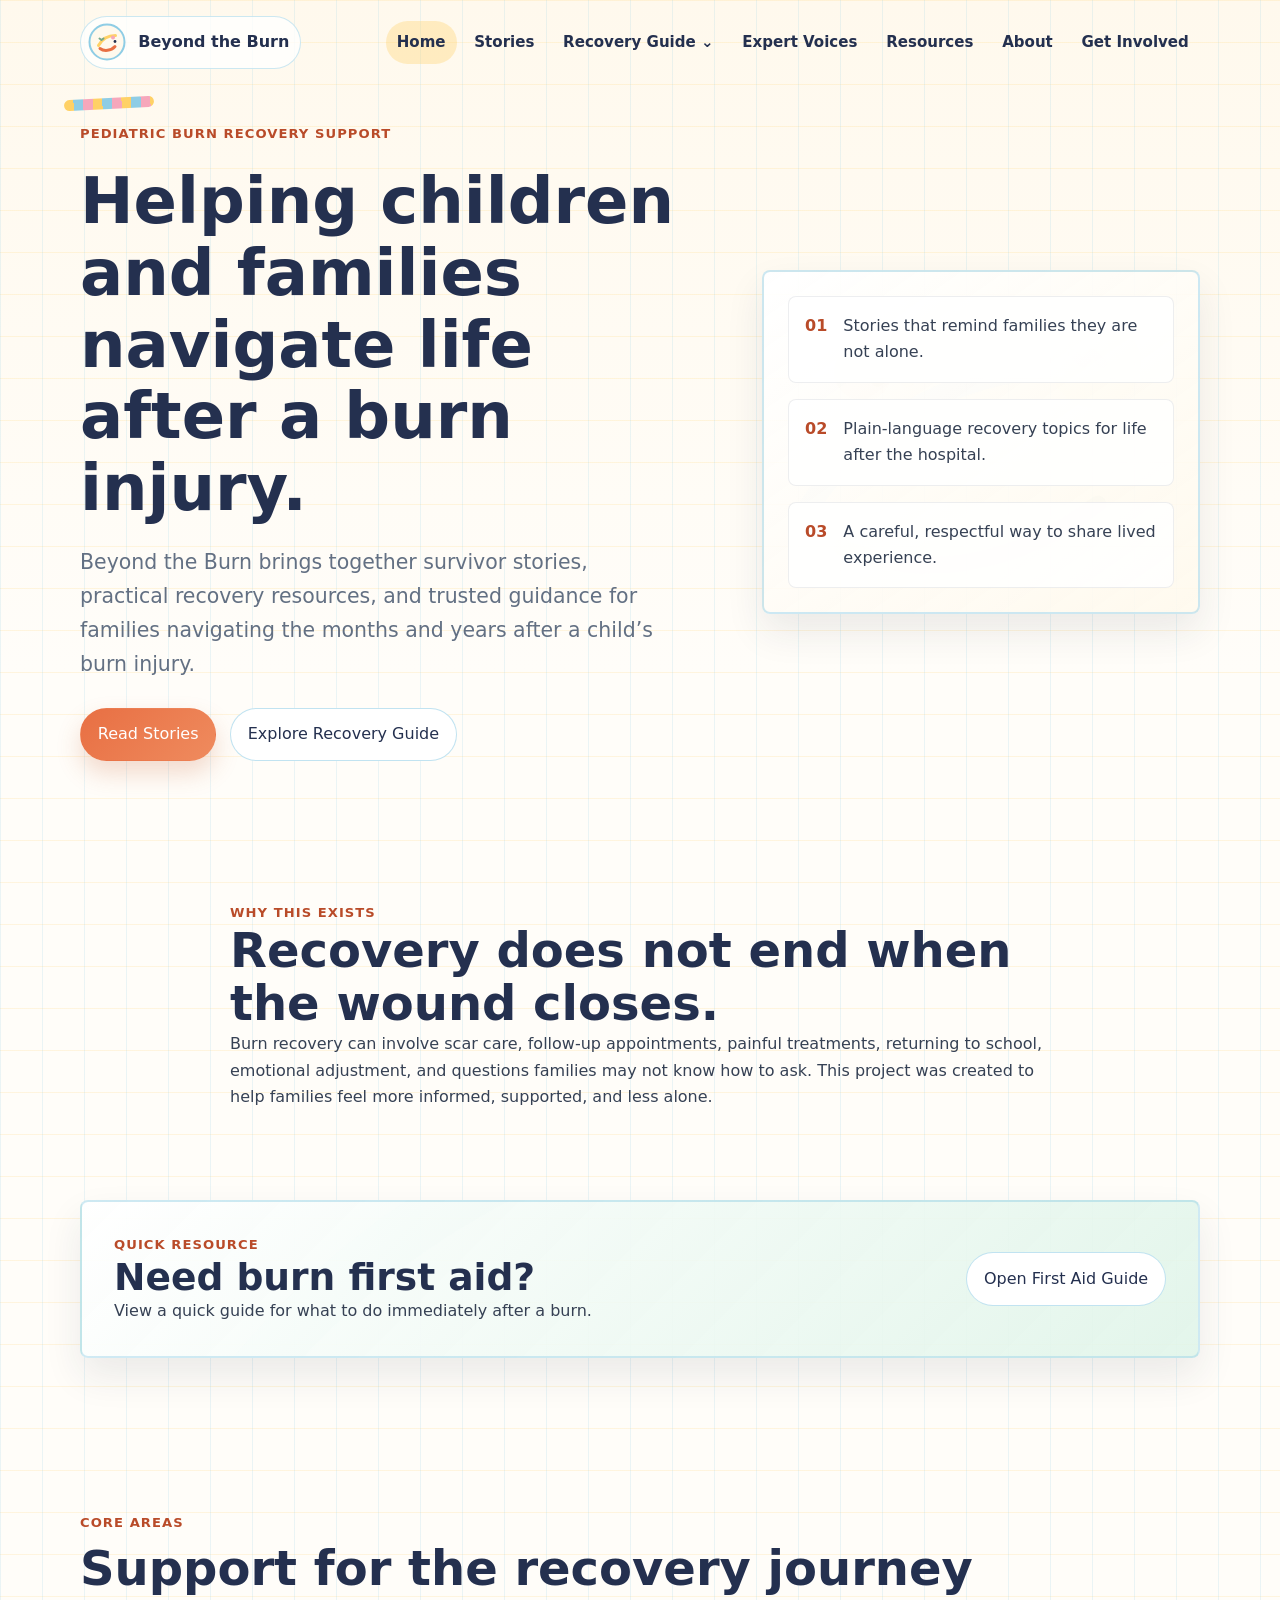
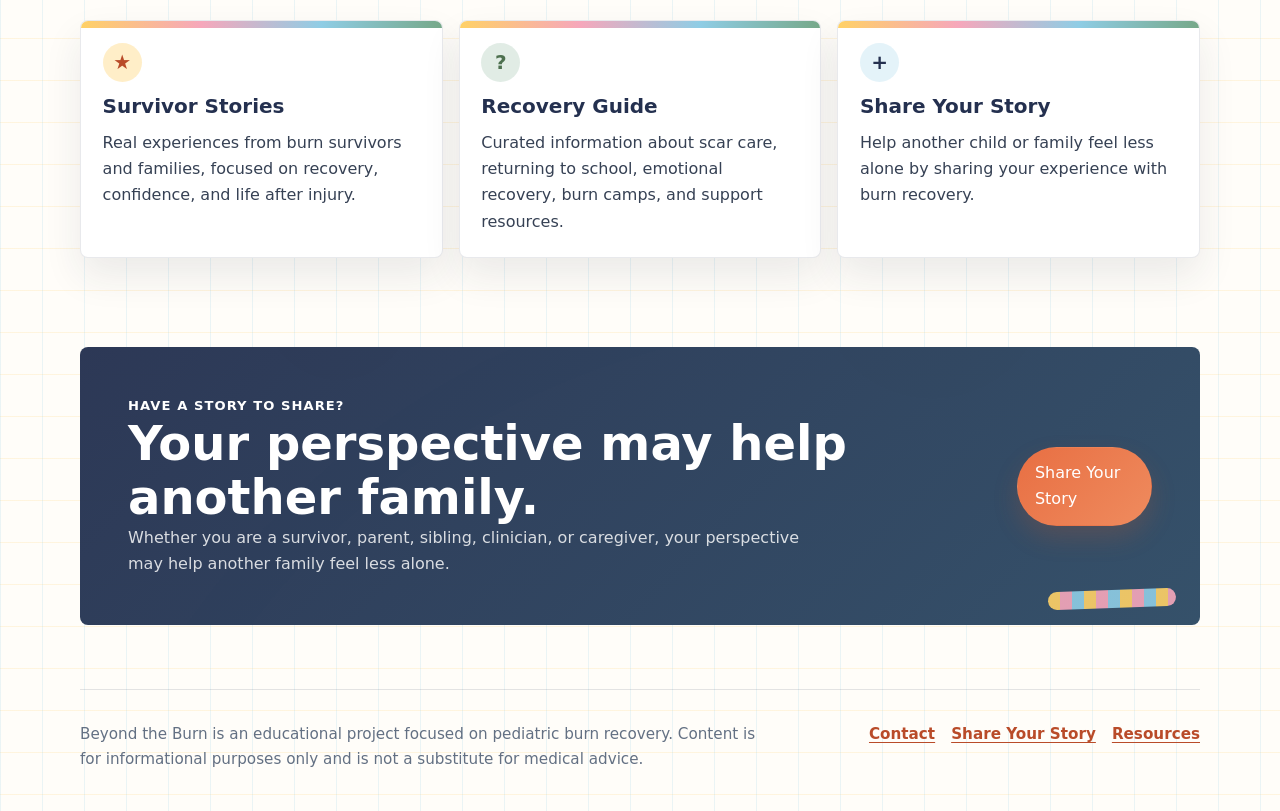
==== commit ddf206d8: "with new tabs" ====
--- a/index.html
+++ b/index.html
@@ -3,23 +3,25 @@
   <head>
     <meta charset="utf-8">
     <meta name="viewport" content="width=device-width, initial-scale=1">
-    <meta name="description" content="Beyond The Burn helps children and families navigate life after a burn injury.">
-    <title>Beyond The Burn | Pediatric Burn Recovery</title>
+    <meta name="description" content="Beyond the Burn helps children and families navigate life after a burn injury.">
+    <title>Beyond the Burn | Pediatric Burn Recovery</title>
     <link rel="icon" href="assets/images/mark.svg" type="image/svg+xml">
     <link rel="stylesheet" href="styles.css">
   </head>
   <body>
     <header class="site-header">
-      <a class="brand" href="index.html" aria-label="Beyond The Burn home">
+      <a class="brand" href="index.html" aria-label="Beyond the Burn home">
         <img src="assets/images/mark.svg" alt="" width="38" height="38">
-        <span>Beyond The Burn</span>
+        <span>Beyond the Burn</span>
       </a>
       <nav class="site-nav" aria-label="Main navigation">
         <a aria-current="page" href="index.html">Home</a>
         <a href="stories.html">Stories</a>
-        <a href="resources.html">Recovery Guide</a>
+        <a href="resources.html">Recovery Guide <span aria-hidden="true">⌄</span></a>
+        <a href="expert-voices.html">Expert Voices</a>
+        <a href="family-resources.html">Resources</a>
         <a href="about.html">About</a>
-        <a class="nav-button" href="share.html">Share Your Story</a>
+        <a href="get-involved.html">Get Involved</a>
       </nav>
     </header>
 
@@ -29,7 +31,7 @@
           <p class="eyebrow">Pediatric burn recovery support</p>
           <h1>Helping children and families navigate life after a burn injury.</h1>
           <p class="lead">
-            Beyond The Burn brings together survivor stories, practical recovery resources,
+            Beyond the Burn brings together survivor stories, practical recovery resources,
             and trusted guidance for families navigating the months and years after a child’s burn injury.
           </p>
           <div class="button-row">
@@ -125,13 +127,13 @@
 
     <footer class="site-footer">
       <p>
-        Beyond The Burn is an educational project focused on pediatric burn recovery.
+        Beyond the Burn is an educational project focused on pediatric burn recovery.
         Content is for informational purposes only and is not a substitute for medical advice.
       </p>
       <nav aria-label="Footer navigation">
         <a href="mailto:hello@example.org">Contact</a>
         <a href="share.html">Share Your Story</a>
-        <a href="resources.html">Resources</a>
+        <a href="family-resources.html">Resources</a>
       </nav>
     </footer>
   </body>
--- a/styles.css
+++ b/styles.css
@@ -226,6 +226,7 @@
   display: inline-flex;
   align-items: center;
   justify-content: center;
+  gap: 0.5rem;
   min-height: 2.85rem;
   padding: 0.78rem 1.05rem;
   border-radius: 999px;
@@ -723,3 +724,15 @@
     width: 100%;
   }
 }
+
+.placeholder-page {
+  min-height: 48vh;
+}
+
+.placeholder-page::after {
+  content: "";
+  width: 9rem;
+  height: 0.9rem;
+  border-radius: 999px;
+  background: repeating-linear-gradient(90deg, var(--rust) 0 0.8rem, var(--sun) 0.8rem 1.6rem, var(--sky) 1.6rem 2.4rem, var(--sage) 2.4rem 3.2rem);
+}
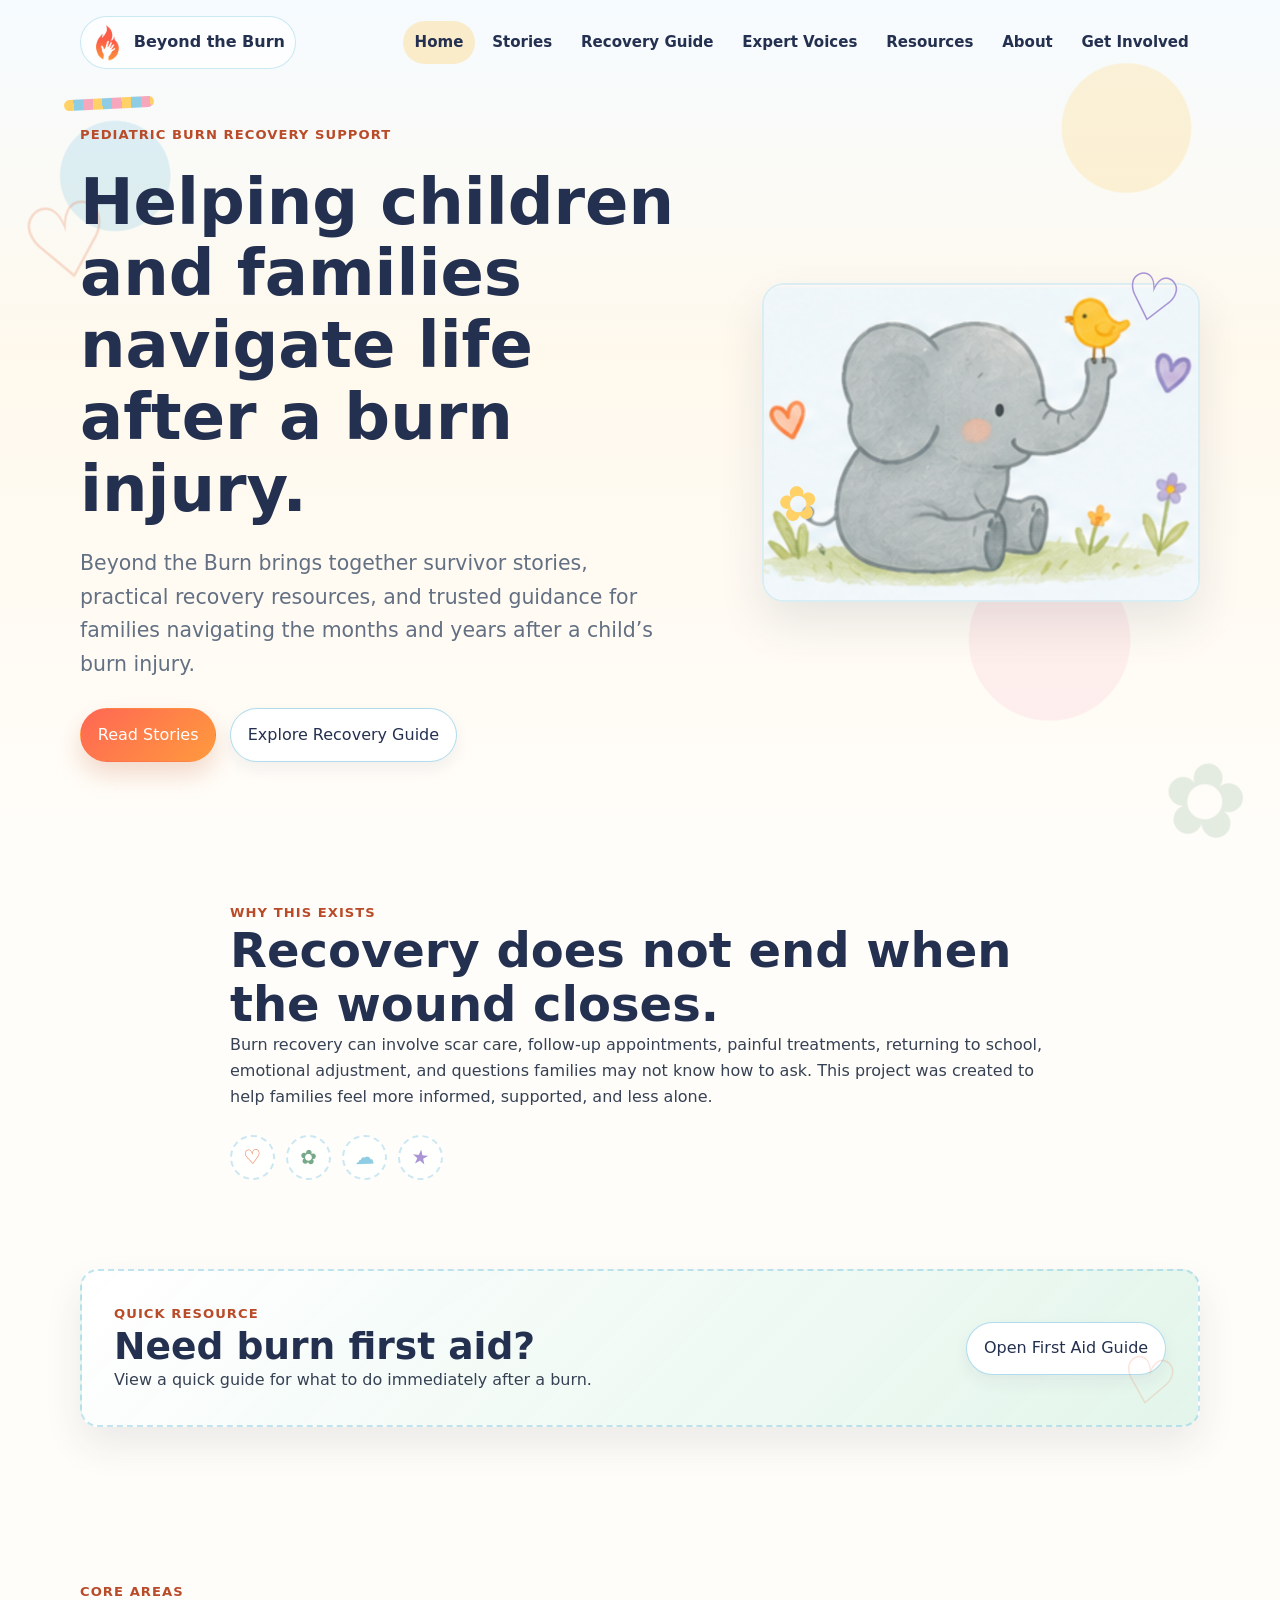
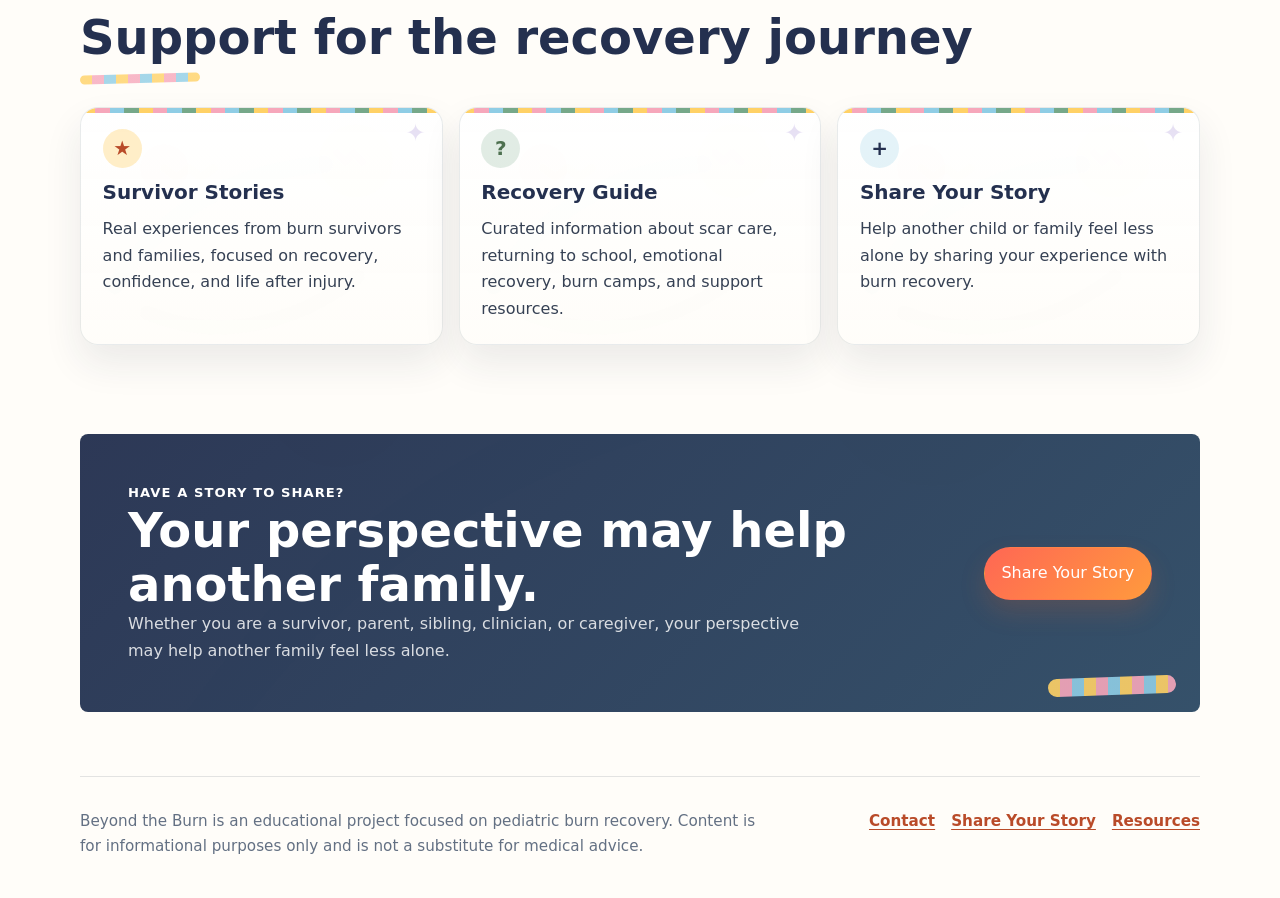
==== commit b5ddc988: "elephant" ====
--- a/index.html
+++ b/index.html
@@ -5,19 +5,19 @@
     <meta name="viewport" content="width=device-width, initial-scale=1">
     <meta name="description" content="Beyond the Burn helps children and families navigate life after a burn injury.">
     <title>Beyond the Burn | Pediatric Burn Recovery</title>
-    <link rel="icon" href="assets/images/mark.svg" type="image/svg+xml">
-    <link rel="stylesheet" href="styles.css">
+    <link rel="icon" href="assets/images/beyond-the-burn-flame-hand.png" type="image/png">
+    <link rel="stylesheet" href="styles.css?v=doodle3">
   </head>
   <body>
     <header class="site-header">
       <a class="brand" href="index.html" aria-label="Beyond the Burn home">
-        <img src="assets/images/mark.svg" alt="" width="38" height="38">
+        <img class="brand-mark" src="assets/images/beyond-the-burn-flame-hand.png" alt="" width="38" height="38">
         <span>Beyond the Burn</span>
       </a>
       <nav class="site-nav" aria-label="Main navigation">
         <a aria-current="page" href="index.html">Home</a>
         <a href="stories.html">Stories</a>
-        <a href="resources.html">Recovery Guide <span aria-hidden="true">⌄</span></a>
+        <a href="resources.html">Recovery Guide</a>
         <a href="expert-voices.html">Expert Voices</a>
         <a href="family-resources.html">Resources</a>
         <a href="about.html">About</a>
@@ -39,19 +39,11 @@
             <a class="button secondary" href="resources.html">Explore Recovery Guide</a>
           </div>
         </div>
-        <div class="hero-note" aria-label="Project focus areas">
-          <div>
-            <span class="note-number">01</span>
-            <p>Stories that remind families they are not alone.</p>
-          </div>
-          <div>
-            <span class="note-number">02</span>
-            <p>Plain-language recovery topics for life after the hospital.</p>
-          </div>
-          <div>
-            <span class="note-number">03</span>
-            <p>A careful, respectful way to share lived experience.</p>
-          </div>
+        <div class="hero-illustration" aria-label="Project focus areas">
+          <img
+            src="assets/images/elephant-doodle.png"
+            alt="Soft doodle illustration of a smiling elephant holding a small bird, surrounded by hearts and flowers."
+          >
         </div>
       </section>
 
@@ -64,6 +56,12 @@
           to ask. This project was created to help families feel more informed, supported,
           and less alone.
         </p>
+        <div class="doodle-strip" aria-hidden="true">
+          <span>♡</span>
+          <span>✿</span>
+          <span>☁</span>
+          <span>★</span>
+        </div>
       </section>
 
       <section class="section first-aid-callout" aria-labelledby="first-aid-home-title">
--- a/styles.css
+++ b/styles.css
@@ -15,6 +15,9 @@
   --muted: #637083;
   --line: rgba(31, 42, 68, 0.12);
   --shadow: 0 18px 38px rgba(31, 42, 68, 0.09);
+  --sketch: #73808a;
+  --lavender: #a995d6;
+  --grass: #cddd83;
   --radius: 8px;
   --max: 1120px;
 }
@@ -30,13 +33,39 @@
 body {
   margin: 0;
   background:
-    linear-gradient(90deg, rgba(143, 205, 229, 0.18) 1px, transparent 1px),
-    linear-gradient(180deg, rgba(255, 209, 102, 0.18) 1px, transparent 1px),
-    linear-gradient(180deg, var(--cream), #fffdf9 42rem);
-  background-size: 42px 42px, 42px 42px, auto;
+    radial-gradient(circle at 9% 11rem, rgba(143, 205, 229, 0.28) 0 3.4rem, transparent 3.5rem),
+    radial-gradient(circle at 88% 8rem, rgba(255, 209, 102, 0.24) 0 4rem, transparent 4.1rem),
+    radial-gradient(circle at 82% 40rem, rgba(246, 167, 187, 0.16) 0 5rem, transparent 5.1rem),
+    linear-gradient(180deg, #f6fbff 0, var(--cream) 22rem, #fffdf9 52rem);
   color: var(--text);
   font-family: Inter, ui-sans-serif, system-ui, -apple-system, BlinkMacSystemFont, "Segoe UI", sans-serif;
   line-height: 1.65;
+}
+
+body::before,
+body::after {
+  position: fixed;
+  z-index: -1;
+  color: rgba(232, 111, 67, 0.24);
+  font-size: clamp(3.5rem, 8vw, 7rem);
+  font-weight: 800;
+  line-height: 1;
+  pointer-events: none;
+}
+
+body::before {
+  content: "♡";
+  left: 1.4rem;
+  top: 12rem;
+  transform: rotate(-11deg);
+}
+
+body::after {
+  content: "✿";
+  right: 2rem;
+  bottom: 3rem;
+  color: rgba(118, 168, 137, 0.2);
+  transform: rotate(8deg);
 }
 
 img {
@@ -92,7 +121,7 @@
 .brand {
   display: inline-flex;
   align-items: center;
-  gap: 0.75rem;
+  gap: 0.45rem;
   padding: 0.4rem 0.65rem 0.4rem 0.45rem;
   border: 1px solid rgba(143, 205, 229, 0.45);
   border-radius: 999px;
@@ -105,6 +134,13 @@
 
 .brand img {
   flex: 0 0 auto;
+}
+
+.brand-mark {
+  display: block;
+  width: 2.4rem;
+  height: 2.4rem;
+  object-fit: contain;
 }
 
 .site-nav {
@@ -173,32 +209,63 @@
   transform: rotate(-3deg);
 }
 
+.hero-illustration {
+  position: relative;
+  display: grid;
+  gap: 1rem;
+  align-content: center;
+}
+
+.hero-illustration::before,
+.hero-illustration::after {
+  position: absolute;
+  z-index: 1;
+  font-weight: 900;
+  line-height: 1;
+  pointer-events: none;
+}
+
+.hero-illustration::before {
+  content: "♡";
+  top: -1rem;
+  right: 1.2rem;
+  color: var(--lavender);
+  font-size: clamp(2.3rem, 5vw, 4rem);
+  transform: rotate(13deg);
+}
+
+.hero-illustration::after {
+  content: "✿";
+  left: 1rem;
+  bottom: 4.7rem;
+  color: var(--sun);
+  font-size: clamp(1.8rem, 4vw, 3rem);
+  transform: rotate(-8deg);
+}
+
+.hero-illustration img {
+  display: block;
+  width: 100%;
+  border: 2px solid rgba(143, 205, 229, 0.34);
+  border-radius: 22px;
+  background: rgba(255, 255, 255, 0.68);
+  box-shadow: 0 22px 46px rgba(31, 42, 68, 0.1);
+}
+
 .hero-note {
-  display: grid;
-  gap: 1rem;
-  padding: clamp(1rem, 3vw, 1.5rem);
-  border: 2px solid rgba(143, 205, 229, 0.45);
-  border-radius: var(--radius);
-  background:
-    linear-gradient(145deg, rgba(255, 255, 255, 0.94), rgba(255, 249, 237, 0.86)),
-    url("assets/images/soft-paths.svg") center / cover;
+  position: relative;
+  z-index: 2;
+  width: min(92%, 26rem);
+  margin: -3.2rem auto 0;
+  padding: 1.05rem 1.15rem;
+  border: 2px dashed rgba(232, 111, 67, 0.34);
+  border-radius: 18px;
+  background: rgba(255, 255, 255, 0.9);
   box-shadow: var(--shadow);
 }
 
-.hero-note div {
-  display: grid;
-  grid-template-columns: auto 1fr;
-  gap: 1rem;
-  align-items: start;
-  padding: 1rem;
-  border-radius: var(--radius);
-  background: rgba(255, 255, 255, 0.82);
-  border: 1px solid rgba(31, 42, 68, 0.08);
-}
-
-.note-number {
-  color: var(--rust-dark);
-  font-weight: 900;
+.hero-note > * + * {
+  margin-top: 0.35rem;
 }
 
 .lead {
@@ -238,7 +305,7 @@
 }
 
 .button.primary {
-  background: linear-gradient(135deg, var(--rust), #ef8b5e);
+  background: linear-gradient(135deg, #ff6754, #ff9a3d);
   color: var(--white);
   box-shadow: 0 12px 24px rgba(198, 93, 46, 0.22);
 }
@@ -250,8 +317,9 @@
 
 .button.secondary {
   background: var(--white);
-  border-color: rgba(143, 205, 229, 0.55);
+  border-color: rgba(143, 205, 229, 0.7);
   color: var(--navy);
+  box-shadow: 0 7px 16px rgba(31, 42, 68, 0.06);
 }
 
 .button.secondary:hover {
@@ -271,9 +339,19 @@
 }
 
 .section-heading {
+  position: relative;
   display: grid;
   gap: 0.55rem;
   margin-bottom: 1.5rem;
+}
+
+.section-heading::after {
+  content: "";
+  width: 7.5rem;
+  height: 0.55rem;
+  border-radius: 999px;
+  background: repeating-linear-gradient(90deg, rgba(255, 209, 102, 0.8) 0 0.75rem, rgba(246, 167, 187, 0.8) 0.75rem 1.5rem, rgba(143, 205, 229, 0.8) 1.5rem 2.25rem);
+  transform: rotate(-1.5deg);
 }
 
 .first-aid-callout {
@@ -282,17 +360,31 @@
 }
 
 .callout-card {
+  position: relative;
+  overflow: hidden;
   display: flex;
   align-items: center;
   justify-content: space-between;
   gap: 1.5rem;
   padding: clamp(1.25rem, 4vw, 2rem);
-  border: 2px solid rgba(143, 205, 229, 0.42);
-  border-radius: var(--radius);
+  border: 2px dashed rgba(143, 205, 229, 0.54);
+  border-radius: 18px;
   background:
     linear-gradient(135deg, rgba(255, 255, 255, 0.94), rgba(223, 244, 232, 0.88)),
     url("assets/images/soft-paths.svg") center / cover;
   box-shadow: var(--shadow);
+}
+
+.callout-card::after {
+  content: "♡";
+  position: absolute;
+  right: 1.3rem;
+  bottom: 0.7rem;
+  color: rgba(232, 111, 67, 0.18);
+  font-size: 4rem;
+  font-weight: 900;
+  line-height: 1;
+  transform: rotate(10deg);
 }
 
 .callout-card h2 {
@@ -355,9 +447,11 @@
   position: relative;
   overflow: hidden;
   padding: 1.35rem;
-  border: 1px solid rgba(31, 42, 68, 0.1);
-  border-radius: var(--radius);
-  background: var(--white);
+  border: 1px solid rgba(115, 128, 138, 0.16);
+  border-radius: 18px;
+  background:
+    linear-gradient(180deg, rgba(255, 255, 255, 0.96), rgba(255, 253, 249, 0.94)),
+    url("assets/images/soft-paths.svg") center / cover;
   box-shadow: var(--shadow);
 }
 
@@ -366,8 +460,18 @@
   position: absolute;
   inset: 0 auto auto 0;
   width: 100%;
-  height: 0.42rem;
-  background: linear-gradient(90deg, var(--sun), var(--pink), var(--sky), var(--sage));
+  height: 0.35rem;
+  background: repeating-linear-gradient(90deg, var(--sun) 0 0.9rem, var(--pink) 0.9rem 1.8rem, var(--sky) 1.8rem 2.7rem, var(--sage) 2.7rem 3.6rem);
+}
+
+.card::after {
+  content: "✦";
+  position: absolute;
+  right: 1rem;
+  top: 0.85rem;
+  color: rgba(169, 149, 214, 0.28);
+  font-size: 1.5rem;
+  line-height: 1;
 }
 
 .card > * + * {
@@ -409,6 +513,7 @@
   gap: 2rem;
   padding: clamp(2rem, 5vw, 3rem);
   margin-bottom: 4rem;
+  text-align: left;
   border-radius: var(--radius);
   background:
     linear-gradient(135deg, rgba(36, 48, 79, 0.96), rgba(45, 74, 100, 0.96)),
@@ -437,10 +542,68 @@
   max-width: 66ch;
 }
 
+.cta-band .button {
+  position: relative;
+  z-index: 1;
+  text-align: center;
+  white-space: nowrap;
+}
+
 .page-hero {
+  position: relative;
   display: grid;
   gap: 1rem;
   padding-bottom: 2rem;
+}
+
+.page-hero::after {
+  content: "☁  ♡  ✿";
+  width: fit-content;
+  max-width: 100%;
+  padding: 0.55rem 0.8rem;
+  border: 1px solid rgba(143, 205, 229, 0.42);
+  border-radius: 999px;
+  background: rgba(255, 255, 255, 0.68);
+  color: rgba(118, 168, 137, 0.76);
+  font-size: 1.35rem;
+  letter-spacing: 0.2em;
+  line-height: 1;
+}
+
+.doodle-strip {
+  display: flex;
+  flex-wrap: wrap;
+  gap: 0.7rem;
+  margin-top: 1.5rem;
+}
+
+.doodle-strip span {
+  display: grid;
+  width: 2.8rem;
+  height: 2.8rem;
+  place-items: center;
+  border: 2px dashed rgba(143, 205, 229, 0.46);
+  border-radius: 999px;
+  background: rgba(255, 255, 255, 0.72);
+  color: var(--rust);
+  font-size: 1.25rem;
+  font-weight: 900;
+  transform: rotate(-4deg);
+}
+
+.doodle-strip span:nth-child(2) {
+  color: var(--sage);
+  transform: rotate(5deg);
+}
+
+.doodle-strip span:nth-child(3) {
+  color: var(--sky);
+  transform: rotate(-2deg);
+}
+
+.doodle-strip span:nth-child(4) {
+  color: var(--lavender);
+  transform: rotate(6deg);
 }
 
 .breadcrumb {
@@ -541,6 +704,284 @@
 
 .resource-card h2 {
   font-size: 1.35rem;
+}
+
+.resource-card-links {
+  display: grid;
+  gap: 0.45rem;
+}
+
+.resource-card-links a {
+  font-weight: 850;
+}
+
+.guide-hero {
+  position: relative;
+  grid-template-columns: minmax(0, 1fr) minmax(16rem, 0.45fr);
+  align-items: center;
+  overflow: hidden;
+  padding-bottom: clamp(2rem, 5vw, 3rem);
+}
+
+.guide-hero::before {
+  content: "";
+  position: absolute;
+  right: 18%;
+  bottom: 0.7rem;
+  width: 8rem;
+  height: 1.1rem;
+  border-radius: 999px;
+  background: repeating-linear-gradient(90deg, var(--sun) 0 0.8rem, var(--pink) 0.8rem 1.6rem, var(--sky) 1.6rem 2.4rem, var(--sage) 2.4rem 3.2rem);
+  transform: rotate(-2deg);
+}
+
+.guide-hero h1 {
+  max-width: 12ch;
+}
+
+.guide-hero-art {
+  position: relative;
+  min-height: 15rem;
+  border: 2px solid rgba(143, 205, 229, 0.45);
+  border-radius: var(--radius);
+  background:
+    radial-gradient(circle at 22% 28%, rgba(255, 209, 102, 0.32) 0 2.8rem, transparent 2.9rem),
+    radial-gradient(circle at 78% 36%, rgba(246, 167, 187, 0.28) 0 3.2rem, transparent 3.3rem),
+    radial-gradient(circle at 48% 76%, rgba(118, 168, 137, 0.24) 0 3.6rem, transparent 3.7rem),
+    linear-gradient(145deg, rgba(255, 255, 255, 0.9), rgba(223, 244, 232, 0.78)),
+    url("assets/images/soft-paths.svg") center / cover;
+  box-shadow: var(--shadow);
+}
+
+.guide-hero-art span {
+  position: absolute;
+  display: grid;
+  place-items: center;
+  width: 3rem;
+  height: 3rem;
+  border-radius: 999px;
+  background: rgba(255, 255, 255, 0.82);
+  color: var(--rust-dark);
+  font-size: 1.45rem;
+  font-weight: 900;
+  box-shadow: 0 10px 20px rgba(31, 42, 68, 0.08);
+}
+
+.guide-hero-art span:nth-child(1) {
+  top: 24%;
+  right: 15%;
+}
+
+.guide-hero-art span:nth-child(2) {
+  top: 46%;
+  right: 33%;
+  color: var(--sage);
+}
+
+.guide-hero-art span:nth-child(3) {
+  top: 66%;
+  right: 10%;
+  color: var(--navy);
+}
+
+.guide-jump-links {
+  display: flex;
+  flex-wrap: wrap;
+  gap: 0.75rem;
+  padding-top: 0;
+  padding-bottom: clamp(1.5rem, 4vw, 3rem);
+}
+
+.guide-jump-links a {
+  display: inline-flex;
+  align-items: center;
+  min-height: 2.5rem;
+  padding: 0.58rem 0.9rem;
+  border: 1px solid rgba(143, 205, 229, 0.55);
+  border-radius: 999px;
+  background: rgba(255, 255, 255, 0.82);
+  color: var(--navy);
+  font-weight: 800;
+  text-decoration: none;
+}
+
+.guide-jump-links a:hover {
+  border-color: rgba(232, 111, 67, 0.38);
+  color: var(--rust-dark);
+}
+
+.guide-actions {
+  display: flex;
+  flex-wrap: wrap;
+  justify-content: center;
+  gap: 0.8rem;
+  margin-top: 1.1rem;
+}
+
+.mini-disclaimer {
+  max-width: 820px;
+  margin: 1.25rem auto 0;
+  padding: 1rem;
+  border: 1px solid rgba(232, 111, 67, 0.24);
+  border-radius: var(--radius);
+  background: rgba(255, 244, 212, 0.82);
+  color: var(--text);
+  font-size: 0.95rem;
+}
+
+.first-aid-steps {
+  margin-top: 1.25rem;
+}
+
+.timeline {
+  position: relative;
+  display: grid;
+  grid-template-columns: repeat(5, minmax(0, 1fr));
+  gap: 0.85rem;
+}
+
+.timeline::before {
+  content: "";
+  position: absolute;
+  top: 2.05rem;
+  left: 1rem;
+  right: 1rem;
+  height: 0.25rem;
+  border-radius: 999px;
+  background: linear-gradient(90deg, var(--sun), var(--pink), var(--sky), var(--sage));
+}
+
+.timeline-stage {
+  position: relative;
+  z-index: 1;
+  display: grid;
+  gap: 0.65rem;
+  align-content: start;
+  padding: 1.2rem;
+  border: 1px solid rgba(31, 42, 68, 0.1);
+  border-radius: var(--radius);
+  background: rgba(255, 255, 255, 0.94);
+  box-shadow: var(--shadow);
+}
+
+.timeline-stage span {
+  display: grid;
+  place-items: center;
+  width: 2.15rem;
+  height: 2.15rem;
+  border-radius: 999px;
+  background: var(--navy);
+  color: var(--white);
+  font-weight: 900;
+}
+
+.timeline-stage h3,
+.resource-card h3 {
+  font-size: 1.12rem;
+}
+
+.topic-grid {
+  display: grid;
+  grid-template-columns: repeat(5, minmax(0, 1fr));
+  gap: 1rem;
+}
+
+.topic-card {
+  display: flex;
+  flex-direction: column;
+  min-height: 15rem;
+}
+
+.topic-card a {
+  margin-top: auto;
+  font-weight: 850;
+}
+
+.topic-icon {
+  display: inline-grid;
+  width: 2.65rem;
+  height: 2.65rem;
+  place-items: center;
+  border-radius: 999px;
+  background: rgba(255, 209, 102, 0.32);
+  color: var(--rust-dark);
+  font-size: 1.25rem;
+  font-weight: 900;
+}
+
+.topic-icon.blue {
+  background: rgba(143, 205, 229, 0.28);
+  color: var(--navy);
+}
+
+.topic-icon.green {
+  background: rgba(118, 168, 137, 0.22);
+  color: #4d704f;
+}
+
+.topic-icon.purple {
+  background: rgba(164, 144, 209, 0.2);
+  color: #6d5aa8;
+}
+
+.healing-panel {
+  display: grid;
+  gap: 1.25rem;
+  padding: clamp(1.35rem, 4vw, 2rem);
+  border: 2px solid rgba(143, 205, 229, 0.38);
+  border-radius: var(--radius);
+  background:
+    linear-gradient(135deg, rgba(255, 255, 255, 0.92), rgba(223, 244, 232, 0.74)),
+    url("assets/images/soft-paths.svg") center / cover;
+  box-shadow: var(--shadow);
+}
+
+.stories-guide-card {
+  background:
+    linear-gradient(135deg, rgba(255, 255, 255, 0.94), rgba(246, 167, 187, 0.16)),
+    url("assets/images/soft-paths.svg") center / cover;
+}
+
+.guide-quote {
+  margin-top: 0.9rem;
+  color: var(--rust-dark);
+  font-weight: 850;
+}
+
+.trusted-resource-grid {
+  grid-template-columns: repeat(5, minmax(0, 1fr));
+}
+
+.resource-note {
+  margin-top: 1rem;
+}
+
+.floating-first-aid {
+  position: fixed;
+  right: 1rem;
+  bottom: 1rem;
+  z-index: 20;
+  display: grid;
+  gap: 0.55rem;
+  width: min(18rem, calc(100vw - 2rem));
+  padding: 1rem;
+  border: 1px solid rgba(232, 111, 67, 0.24);
+  border-radius: var(--radius);
+  background: rgba(255, 255, 255, 0.94);
+  box-shadow: 0 18px 38px rgba(31, 42, 68, 0.16);
+}
+
+.floating-first-aid h2 {
+  font-size: 1.1rem;
+}
+
+.floating-first-aid p {
+  font-size: 0.92rem;
+}
+
+.floating-first-aid .button {
+  min-height: 2.35rem;
+  padding: 0.55rem 0.8rem;
 }
 
 .disclaimer {
@@ -683,7 +1124,8 @@
   .hero,
   .content-layout,
   .form-section,
-  .evidence-card {
+  .evidence-card,
+  .guide-hero {
     grid-template-columns: 1fr;
   }
 
@@ -694,8 +1136,50 @@
 
   .card-grid.three,
   .resource-grid,
-  .story-grid {
+  .story-grid,
+  .timeline,
+  .topic-grid,
+  .trusted-resource-grid {
     grid-template-columns: 1fr;
+  }
+
+  .guide-hero-art {
+    min-height: 11rem;
+  }
+
+  .guide-jump-links {
+    gap: 0.55rem;
+  }
+
+  .timeline::before {
+    top: 1rem;
+    bottom: 1rem;
+    left: 2.25rem;
+    right: auto;
+    width: 0.25rem;
+    height: auto;
+  }
+
+  .timeline-stage {
+    grid-template-columns: auto 1fr;
+    column-gap: 0.85rem;
+  }
+
+  .timeline-stage p {
+    grid-column: 2;
+  }
+
+  .floating-first-aid {
+    left: 0.55rem;
+    right: 0.55rem;
+    bottom: 0.55rem;
+    width: auto;
+    grid-template-columns: 1fr auto;
+    align-items: center;
+  }
+
+  .floating-first-aid p {
+    display: none;
   }
 }
 
@@ -710,6 +1194,11 @@
     white-space: normal;
   }
 
+  .brand-mark {
+    width: 2.25rem;
+    height: 2.25rem;
+  }
+
   .site-nav a {
     padding: 0.5rem 0.58rem;
     font-size: 0.88rem;
@@ -721,6 +1210,35 @@
   }
 
   .button {
+    width: 100%;
+  }
+
+  .guide-actions,
+  .guide-jump-links {
+    display: grid;
+  }
+
+  .guide-jump-links a {
+    justify-content: center;
+  }
+
+  .timeline-stage {
+    grid-template-columns: 1fr;
+  }
+
+  .timeline-stage p {
+    grid-column: auto;
+  }
+
+  .timeline::before {
+    display: none;
+  }
+
+  .floating-first-aid {
+    grid-template-columns: 1fr;
+  }
+
+  .floating-first-aid .button {
     width: 100%;
   }
 }
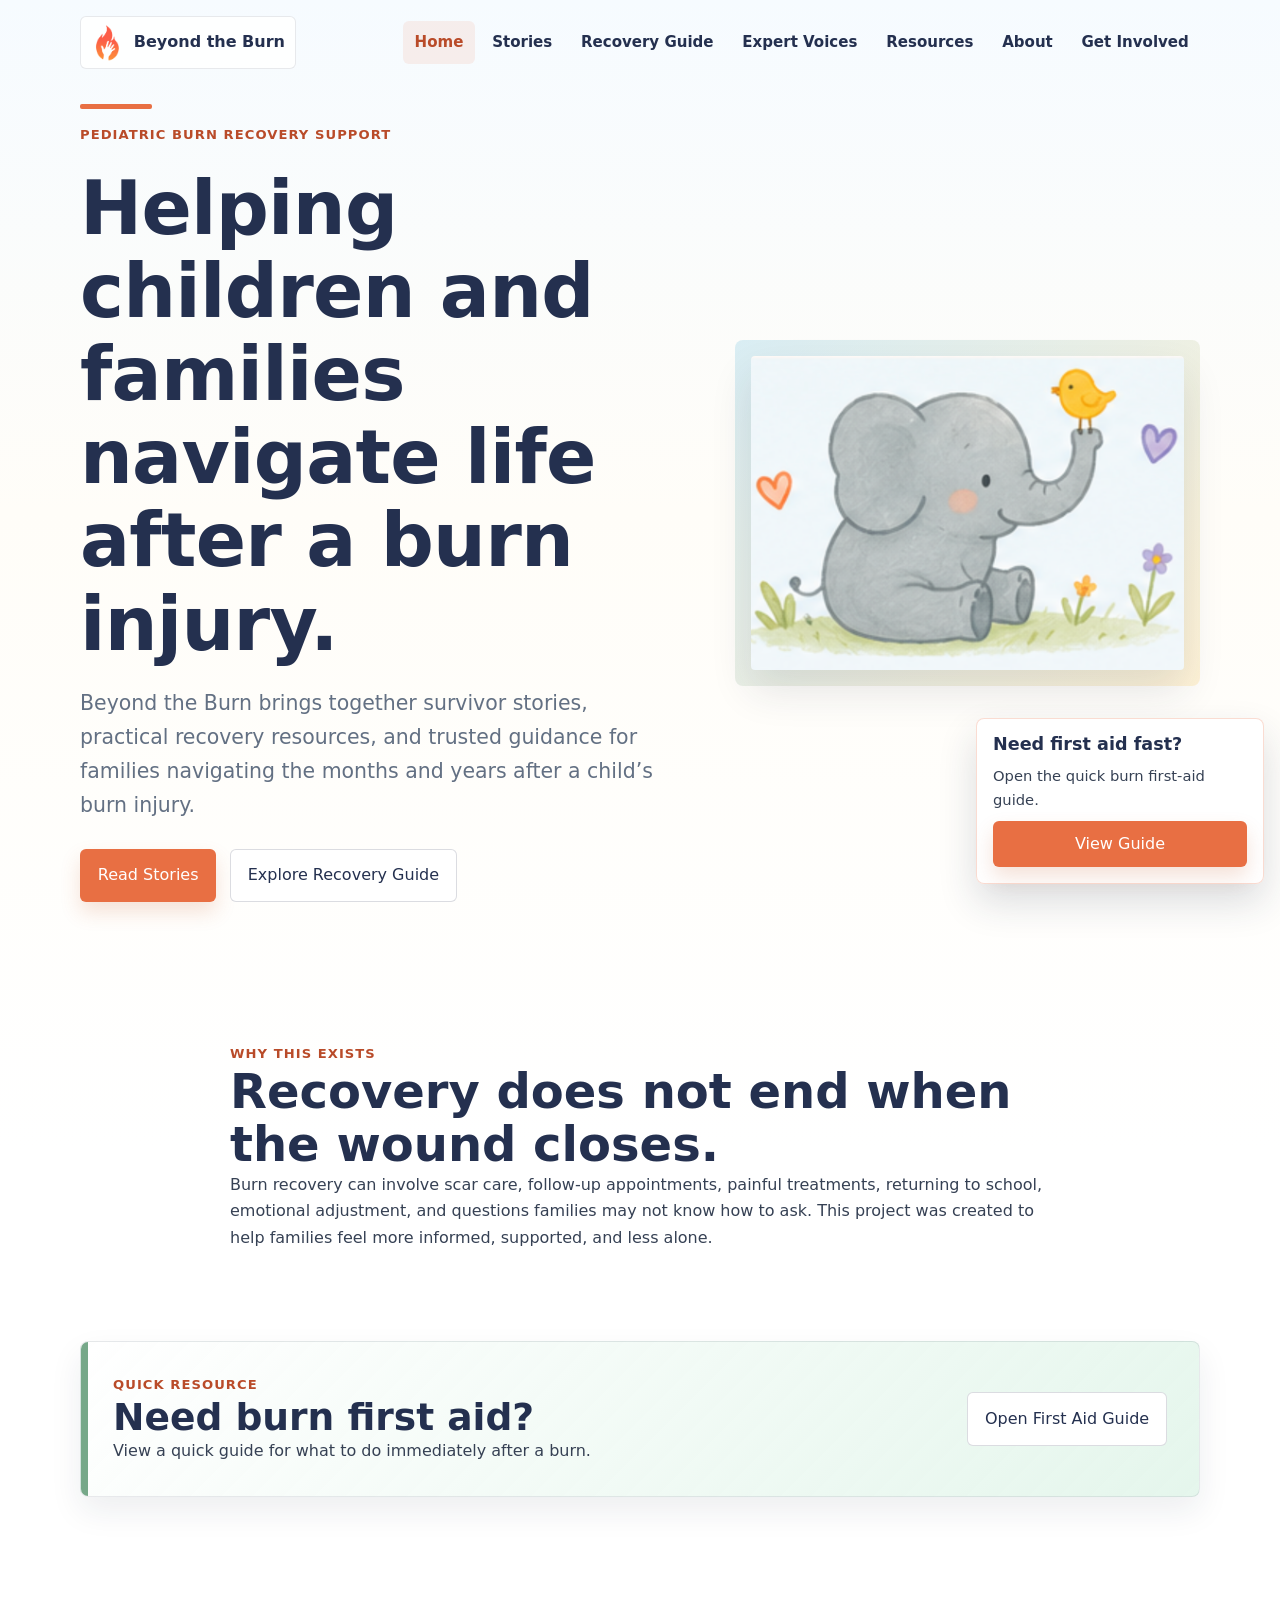
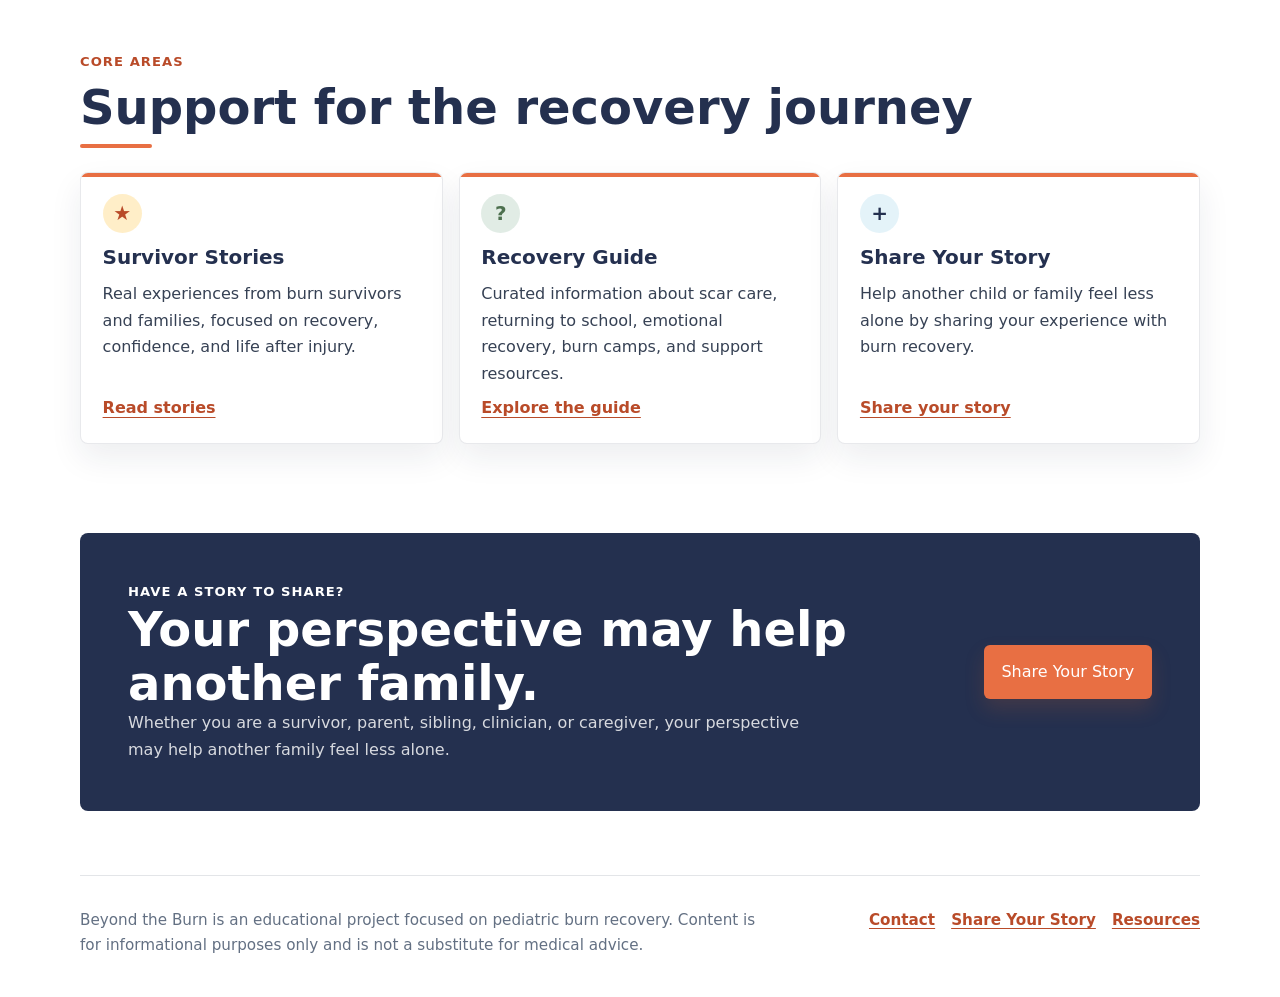
==== commit c0bf9b95: "new descrips 10/10" ====
--- a/index.html
+++ b/index.html
@@ -6,7 +6,7 @@
     <meta name="description" content="Beyond the Burn helps children and families navigate life after a burn injury.">
     <title>Beyond the Burn | Pediatric Burn Recovery</title>
     <link rel="icon" href="assets/images/beyond-the-burn-flame-hand.png" type="image/png">
-    <link rel="stylesheet" href="styles.css?v=doodle3">
+    <link rel="stylesheet" href="styles.css?v=clean1">
   </head>
   <body>
     <header class="site-header">
@@ -56,12 +56,6 @@
           to ask. This project was created to help families feel more informed, supported,
           and less alone.
         </p>
-        <div class="doodle-strip" aria-hidden="true">
-          <span>♡</span>
-          <span>✿</span>
-          <span>☁</span>
-          <span>★</span>
-        </div>
       </section>
 
       <section class="section first-aid-callout" aria-labelledby="first-aid-home-title">
@@ -82,30 +76,33 @@
           <p class="eyebrow">Core areas</p>
           <h2>Support for the recovery journey</h2>
         </div>
-        <div class="card-grid three">
-          <article class="card">
+        <div class="card-grid three pathway-grid">
+          <article class="card pathway-card">
             <span class="card-icon" aria-hidden="true">★</span>
             <h3>Survivor Stories</h3>
             <p>
               Real experiences from burn survivors and families, focused on recovery,
               confidence, and life after injury.
             </p>
+            <a href="stories.html">Read stories</a>
           </article>
-          <article class="card">
+          <article class="card pathway-card">
             <span class="card-icon sage" aria-hidden="true">?</span>
             <h3>Recovery Guide</h3>
             <p>
               Curated information about scar care, returning to school, emotional recovery,
               burn camps, and support resources.
             </p>
+            <a href="resources.html">Explore the guide</a>
           </article>
-          <article class="card">
+          <article class="card pathway-card">
             <span class="card-icon navy" aria-hidden="true">+</span>
             <h3>Share Your Story</h3>
             <p>
               Help another child or family feel less alone by sharing your experience with
               burn recovery.
             </p>
+            <a href="share.html">Share your story</a>
           </article>
         </div>
       </section>
@@ -121,6 +118,12 @@
         </div>
         <a class="button primary" href="share.html">Share Your Story</a>
       </section>
+
+      <aside class="floating-first-aid" aria-labelledby="floating-first-aid-title">
+        <h2 id="floating-first-aid-title">Need first aid fast?</h2>
+        <p>Open the quick burn first-aid guide.</p>
+        <a class="button primary" href="first-aid.html">View Guide</a>
+      </aside>
     </main>
 
     <footer class="site-footer">
--- a/styles.css
+++ b/styles.css
@@ -14,7 +14,7 @@
   --text: #364154;
   --muted: #637083;
   --line: rgba(31, 42, 68, 0.12);
-  --shadow: 0 18px 38px rgba(31, 42, 68, 0.09);
+  --shadow: 0 14px 32px rgba(31, 42, 68, 0.08);
   --sketch: #73808a;
   --lavender: #a995d6;
   --grass: #cddd83;
@@ -33,10 +33,7 @@
 body {
   margin: 0;
   background:
-    radial-gradient(circle at 9% 11rem, rgba(143, 205, 229, 0.28) 0 3.4rem, transparent 3.5rem),
-    radial-gradient(circle at 88% 8rem, rgba(255, 209, 102, 0.24) 0 4rem, transparent 4.1rem),
-    radial-gradient(circle at 82% 40rem, rgba(246, 167, 187, 0.16) 0 5rem, transparent 5.1rem),
-    linear-gradient(180deg, #f6fbff 0, var(--cream) 22rem, #fffdf9 52rem);
+    linear-gradient(180deg, #f6fbff 0, #fffdf8 32rem, #ffffff 72rem);
   color: var(--text);
   font-family: Inter, ui-sans-serif, system-ui, -apple-system, BlinkMacSystemFont, "Segoe UI", sans-serif;
   line-height: 1.65;
@@ -44,28 +41,7 @@
 
 body::before,
 body::after {
-  position: fixed;
-  z-index: -1;
-  color: rgba(232, 111, 67, 0.24);
-  font-size: clamp(3.5rem, 8vw, 7rem);
-  font-weight: 800;
-  line-height: 1;
-  pointer-events: none;
-}
-
-body::before {
-  content: "♡";
-  left: 1.4rem;
-  top: 12rem;
-  transform: rotate(-11deg);
-}
-
-body::after {
-  content: "✿";
-  right: 2rem;
-  bottom: 3rem;
-  color: rgba(118, 168, 137, 0.2);
-  transform: rotate(8deg);
+  content: none;
 }
 
 img {
@@ -92,8 +68,9 @@
 }
 
 h1 {
-  max-width: 14ch;
-  font-size: clamp(2.25rem, 5vw, 4rem);
+  max-width: 15ch;
+  font-size: clamp(2.4rem, 5.8vw, 4.8rem);
+  letter-spacing: -0.01em;
 }
 
 h2 {
@@ -123,9 +100,9 @@
   align-items: center;
   gap: 0.45rem;
   padding: 0.4rem 0.65rem 0.4rem 0.45rem;
-  border: 1px solid rgba(143, 205, 229, 0.45);
-  border-radius: 999px;
-  background: rgba(255, 255, 255, 0.76);
+  border: 1px solid rgba(31, 42, 68, 0.1);
+  border-radius: 6px;
+  background: rgba(255, 255, 255, 0.88);
   color: var(--navy);
   font-weight: 800;
   text-decoration: none;
@@ -153,7 +130,7 @@
 
 .site-nav a {
   padding: 0.55rem 0.7rem;
-  border-radius: 999px;
+  border-radius: 6px;
   color: var(--navy);
   font-size: 0.94rem;
   font-weight: 700;
@@ -162,7 +139,8 @@
 
 .site-nav a:hover,
 .site-nav a[aria-current="page"] {
-  background: rgba(255, 209, 102, 0.34);
+  background: rgba(232, 111, 67, 0.1);
+  color: var(--rust-dark);
 }
 
 .site-nav .nav-button {
@@ -182,9 +160,9 @@
 }
 
 .hero {
-  min-height: 68vh;
-  display: grid;
-  grid-template-columns: minmax(0, 1.1fr) minmax(18rem, 0.8fr);
+  min-height: 62vh;
+  display: grid;
+  grid-template-columns: minmax(0, 1.05fr) minmax(18rem, 0.85fr);
   align-items: center;
   gap: clamp(2rem, 7vw, 5rem);
   padding-top: clamp(1.25rem, 3vw, 2.5rem);
@@ -200,72 +178,27 @@
 .hero-content::before {
   content: "";
   position: absolute;
-  top: -1.6rem;
-  left: -1rem;
-  width: 5.6rem;
-  height: 0.7rem;
-  border-radius: 999px;
-  background: repeating-linear-gradient(90deg, var(--sun) 0 0.6rem, var(--sky) 0.6rem 1.2rem, var(--pink) 1.2rem 1.8rem);
-  transform: rotate(-3deg);
+  top: -1.2rem;
+  left: 0;
+  width: 4.5rem;
+  height: 0.3rem;
+  border-radius: 2px;
+  background: var(--rust);
 }
 
 .hero-illustration {
   position: relative;
-  display: grid;
-  gap: 1rem;
-  align-content: center;
-}
-
-.hero-illustration::before,
-.hero-illustration::after {
-  position: absolute;
-  z-index: 1;
-  font-weight: 900;
-  line-height: 1;
-  pointer-events: none;
-}
-
-.hero-illustration::before {
-  content: "♡";
-  top: -1rem;
-  right: 1.2rem;
-  color: var(--lavender);
-  font-size: clamp(2.3rem, 5vw, 4rem);
-  transform: rotate(13deg);
-}
-
-.hero-illustration::after {
-  content: "✿";
-  left: 1rem;
-  bottom: 4.7rem;
-  color: var(--sun);
-  font-size: clamp(1.8rem, 4vw, 3rem);
-  transform: rotate(-8deg);
+  padding: clamp(0.7rem, 2vw, 1rem);
+  border-radius: 8px;
+  background: linear-gradient(135deg, rgba(143, 205, 229, 0.32), rgba(255, 209, 102, 0.24));
 }
 
 .hero-illustration img {
   display: block;
   width: 100%;
-  border: 2px solid rgba(143, 205, 229, 0.34);
-  border-radius: 22px;
-  background: rgba(255, 255, 255, 0.68);
-  box-shadow: 0 22px 46px rgba(31, 42, 68, 0.1);
-}
-
-.hero-note {
-  position: relative;
-  z-index: 2;
-  width: min(92%, 26rem);
-  margin: -3.2rem auto 0;
-  padding: 1.05rem 1.15rem;
-  border: 2px dashed rgba(232, 111, 67, 0.34);
-  border-radius: 18px;
-  background: rgba(255, 255, 255, 0.9);
-  box-shadow: var(--shadow);
-}
-
-.hero-note > * + * {
-  margin-top: 0.35rem;
+  border-radius: 4px;
+  background: #ffffff;
+  box-shadow: 0 20px 42px rgba(31, 42, 68, 0.12);
 }
 
 .lead {
@@ -296,7 +229,7 @@
   gap: 0.5rem;
   min-height: 2.85rem;
   padding: 0.78rem 1.05rem;
-  border-radius: 999px;
+  border-radius: 6px;
   font-weight: 800;
   text-decoration: none;
   border: 1px solid transparent;
@@ -305,9 +238,9 @@
 }
 
 .button.primary {
-  background: linear-gradient(135deg, #ff6754, #ff9a3d);
+  background: var(--rust);
   color: var(--white);
-  box-shadow: 0 12px 24px rgba(198, 93, 46, 0.22);
+  box-shadow: 0 10px 20px rgba(198, 93, 46, 0.18);
 }
 
 .button.primary:hover {
@@ -317,9 +250,9 @@
 
 .button.secondary {
   background: var(--white);
-  border-color: rgba(143, 205, 229, 0.7);
+  border-color: rgba(31, 42, 68, 0.16);
   color: var(--navy);
-  box-shadow: 0 7px 16px rgba(31, 42, 68, 0.06);
+  box-shadow: none;
 }
 
 .button.secondary:hover {
@@ -347,11 +280,10 @@
 
 .section-heading::after {
   content: "";
-  width: 7.5rem;
-  height: 0.55rem;
-  border-radius: 999px;
-  background: repeating-linear-gradient(90deg, rgba(255, 209, 102, 0.8) 0 0.75rem, rgba(246, 167, 187, 0.8) 0.75rem 1.5rem, rgba(143, 205, 229, 0.8) 1.5rem 2.25rem);
-  transform: rotate(-1.5deg);
+  width: 4.5rem;
+  height: 0.25rem;
+  border-radius: 2px;
+  background: var(--rust);
 }
 
 .first-aid-callout {
@@ -367,24 +299,18 @@
   justify-content: space-between;
   gap: 1.5rem;
   padding: clamp(1.25rem, 4vw, 2rem);
-  border: 2px dashed rgba(143, 205, 229, 0.54);
-  border-radius: 18px;
-  background:
-    linear-gradient(135deg, rgba(255, 255, 255, 0.94), rgba(223, 244, 232, 0.88)),
-    url("assets/images/soft-paths.svg") center / cover;
+  border: 1px solid rgba(31, 42, 68, 0.1);
+  border-radius: 8px;
+  background: linear-gradient(135deg, rgba(255, 255, 255, 0.98), rgba(223, 244, 232, 0.82));
   box-shadow: var(--shadow);
 }
 
 .callout-card::after {
-  content: "♡";
+  content: "";
   position: absolute;
-  right: 1.3rem;
-  bottom: 0.7rem;
-  color: rgba(232, 111, 67, 0.18);
-  font-size: 4rem;
-  font-weight: 900;
-  line-height: 1;
-  transform: rotate(10deg);
+  inset: 0 auto 0 0;
+  width: 0.45rem;
+  background: var(--sage);
 }
 
 .callout-card h2 {
@@ -447,11 +373,9 @@
   position: relative;
   overflow: hidden;
   padding: 1.35rem;
-  border: 1px solid rgba(115, 128, 138, 0.16);
-  border-radius: 18px;
-  background:
-    linear-gradient(180deg, rgba(255, 255, 255, 0.96), rgba(255, 253, 249, 0.94)),
-    url("assets/images/soft-paths.svg") center / cover;
+  border: 1px solid rgba(31, 42, 68, 0.1);
+  border-radius: 8px;
+  background: var(--white);
   box-shadow: var(--shadow);
 }
 
@@ -460,18 +384,12 @@
   position: absolute;
   inset: 0 auto auto 0;
   width: 100%;
-  height: 0.35rem;
-  background: repeating-linear-gradient(90deg, var(--sun) 0 0.9rem, var(--pink) 0.9rem 1.8rem, var(--sky) 1.8rem 2.7rem, var(--sage) 2.7rem 3.6rem);
+  height: 0.28rem;
+  background: var(--rust);
 }
 
 .card::after {
-  content: "✦";
-  position: absolute;
-  right: 1rem;
-  top: 0.85rem;
-  color: rgba(169, 149, 214, 0.28);
-  font-size: 1.5rem;
-  line-height: 1;
+  content: none;
 }
 
 .card > * + * {
@@ -500,6 +418,22 @@
   color: var(--navy);
 }
 
+.pathway-grid {
+  align-items: stretch;
+}
+
+.pathway-card {
+  display: flex;
+  flex-direction: column;
+  min-height: 17rem;
+}
+
+.pathway-card a {
+  margin-top: auto;
+  color: var(--rust-dark);
+  font-weight: 850;
+}
+
 .first-aid-step h3 {
   max-width: 17rem;
 }
@@ -514,23 +448,13 @@
   padding: clamp(2rem, 5vw, 3rem);
   margin-bottom: 4rem;
   text-align: left;
-  border-radius: var(--radius);
-  background:
-    linear-gradient(135deg, rgba(36, 48, 79, 0.96), rgba(45, 74, 100, 0.96)),
-    url("assets/images/soft-paths.svg") center / cover;
+  border-radius: 8px;
+  background: var(--navy);
   color: rgba(255, 255, 255, 0.82);
 }
 
 .cta-band::after {
-  content: "";
-  position: absolute;
-  right: 1.5rem;
-  bottom: 1.1rem;
-  width: 8rem;
-  height: 1.1rem;
-  border-radius: 999px;
-  background: repeating-linear-gradient(90deg, rgba(255, 209, 102, 0.9) 0 0.75rem, rgba(246, 167, 187, 0.9) 0.75rem 1.5rem, rgba(143, 205, 229, 0.9) 1.5rem 2.25rem);
-  transform: rotate(-2deg);
+  content: none;
 }
 
 .cta-band h2,
@@ -557,53 +481,15 @@
 }
 
 .page-hero::after {
-  content: "☁  ♡  ✿";
-  width: fit-content;
-  max-width: 100%;
-  padding: 0.55rem 0.8rem;
-  border: 1px solid rgba(143, 205, 229, 0.42);
-  border-radius: 999px;
-  background: rgba(255, 255, 255, 0.68);
-  color: rgba(118, 168, 137, 0.76);
-  font-size: 1.35rem;
-  letter-spacing: 0.2em;
-  line-height: 1;
+  content: "";
+  width: 4.5rem;
+  height: 0.25rem;
+  border-radius: 2px;
+  background: var(--rust);
 }
 
 .doodle-strip {
-  display: flex;
-  flex-wrap: wrap;
-  gap: 0.7rem;
-  margin-top: 1.5rem;
-}
-
-.doodle-strip span {
-  display: grid;
-  width: 2.8rem;
-  height: 2.8rem;
-  place-items: center;
-  border: 2px dashed rgba(143, 205, 229, 0.46);
-  border-radius: 999px;
-  background: rgba(255, 255, 255, 0.72);
-  color: var(--rust);
-  font-size: 1.25rem;
-  font-weight: 900;
-  transform: rotate(-4deg);
-}
-
-.doodle-strip span:nth-child(2) {
-  color: var(--sage);
-  transform: rotate(5deg);
-}
-
-.doodle-strip span:nth-child(3) {
-  color: var(--sky);
-  transform: rotate(-2deg);
-}
-
-.doodle-strip span:nth-child(4) {
-  color: var(--lavender);
-  transform: rotate(6deg);
+  display: none;
 }
 
 .breadcrumb {
